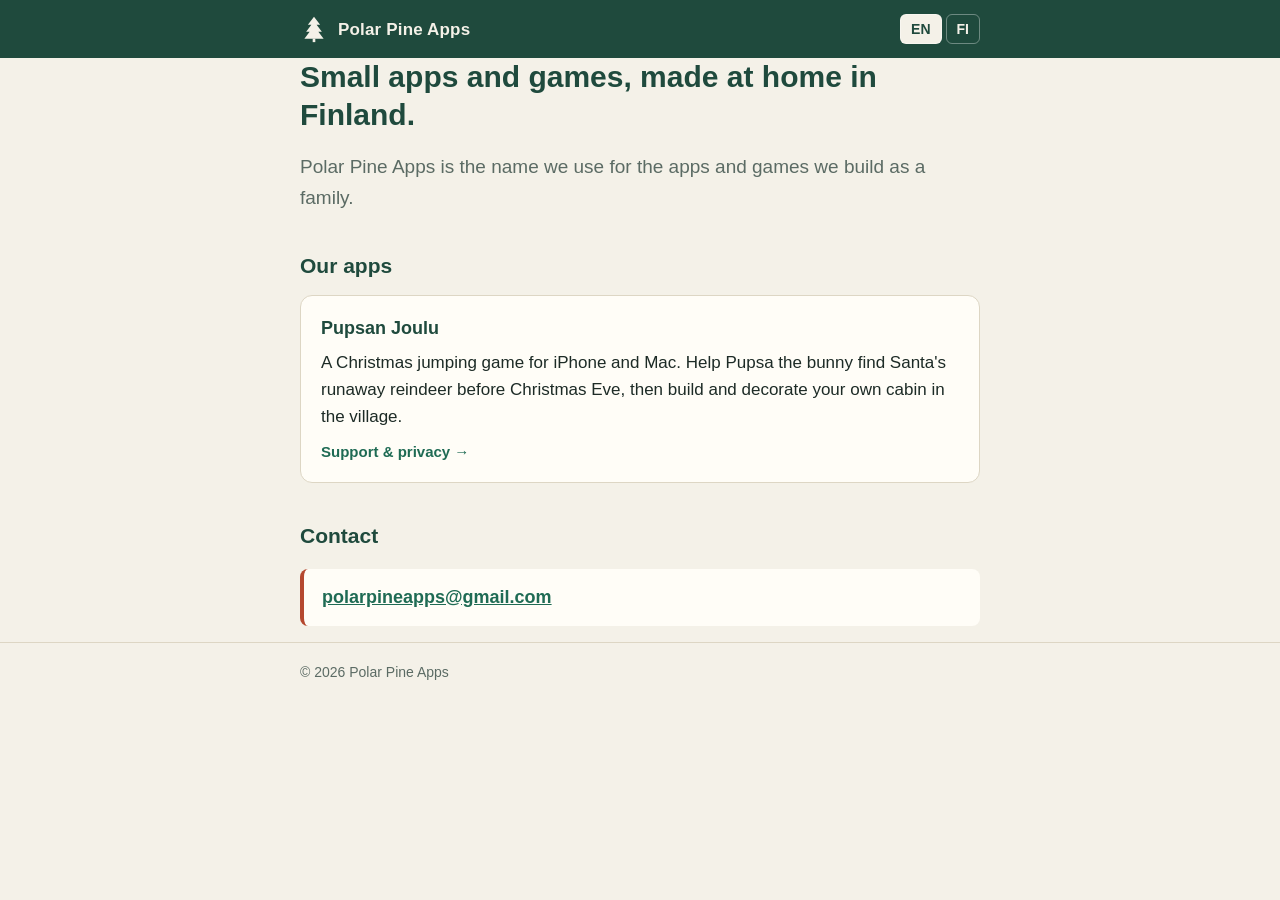
==== index.html @ 0e573069 "Add files via upload" ====
<!doctype html>
<html lang="en" data-lang="en">
<head>
<meta charset="utf-8">
<meta name="viewport" content="width=device-width, initial-scale=1">
<title>Polar Pine Apps</title>
<meta name="description" content="Small apps and games made at home in Finland.">
<link rel="stylesheet" href="style.css">
<script>
(function () {
  var d = document.documentElement;
  var p = new URLSearchParams(location.search).get('lang');
  var l = (p === 'fi' || p === 'en') ? p : ((navigator.language || '').toLowerCase().indexOf('fi') === 0 ? 'fi' : 'en');
  function set(v) { d.setAttribute('data-lang', v); d.lang = v; }
  set(l);
  document.addEventListener('click', function (e) {
    var b = e.target.closest('[data-set-lang]');
    if (b) { set(b.getAttribute('data-set-lang')); return; }
    var a = e.target.closest('a[data-keep-lang]');
    if (a) { e.preventDefault(); location.href = a.getAttribute('href') + '?lang=' + d.getAttribute('data-lang'); }
  });
})();
</script>
</head>
<body>
<header class="site">
  <div class="wrap bar">
    <a class="brand" href="./">
      <svg viewBox="0 0 32 32" aria-hidden="true"><path fill="currentColor" d="M16 2l7 9h-4l6 8h-4l6 8H5l6-8H7l6-8H9z"/><rect x="14.5" y="27" width="3" height="4" fill="currentColor"/></svg>
      Polar Pine Apps
    </a>
    <div class="langs"><button data-set-lang="en">EN</button><button data-set-lang="fi">FI</button></div>
  </div>
</header>

<main class="wrap">
  <h1 class="en">Small apps and games, made at home in Finland.</h1>
  <h1 class="fi">Pieniä sovelluksia ja pelejä, tehty kotona Suomessa.</h1>
  <p class="lead en">Polar Pine Apps is the name we use for the apps and games we build as a family.</p>
  <p class="lead fi">Polar Pine Apps on nimi, jolla julkaisemme perheenä tekemiämme sovelluksia ja pelejä.</p>

  <h2><span class="en">Our apps</span><span class="fi">Sovelluksemme</span></h2>
  <a class="card" href="pupsan-joulu/" data-keep-lang>
    <h3>Pupsan Joulu</h3>
    <p class="en">A Christmas jumping game for iPhone and Mac. Help Pupsa the bunny find Santa's runaway reindeer before Christmas Eve, then build and decorate your own cabin in the village.</p>
    <p class="fi">Joulun hyppelypeli iPhonelle ja Macille. Auta Pupsa-pupua löytämään joulupukin karanneet porot ennen jouluaattoa ja rakenna oma mökki joulukylään.</p>
    <div class="tags"><span class="en">Support &amp; privacy →</span><span class="fi">Tuki ja tietosuoja →</span></div>
  </a>

  <h2><span class="en">Contact</span><span class="fi">Yhteystiedot</span></h2>
  <div class="contact">
    <strong><a href="mailto:polarpineapps@gmail.com">polarpineapps@gmail.com</a></strong>
  </div>
</main>

<footer>
  <div class="wrap">
    <span>© 2026 Polar Pine Apps</span>
  </div>
</footer>
</body>
</html>
---- style.css ----
:root {
  --bg: #f4f1e8;
  --card: #fffdf7;
  --ink: #1d2b26;
  --muted: #5b6b64;
  --pine: #1f4a3d;
  --link: #1f6b54;
  --accent: #b5482f;
  --line: #ddd6c4;
  --header: #1f4a3d;
  --header-ink: #f4f1e8;
}
@media (prefers-color-scheme: dark) {
  :root {
    --bg: #121a17;
    --card: #1a2420;
    --ink: #e8ece8;
    --muted: #a3b2ab;
    --pine: #8fc7b0;
    --link: #8fc7b0;
    --accent: #e58b72;
    --line: #2c3a34;
    --header: #16302a;
    --header-ink: #e8ece8;
  }
}

* { box-sizing: border-box; }
html[data-lang="fi"] .en { display: none; }
html:not([data-lang="fi"]) .fi { display: none; }

body {
  margin: 0;
  background: var(--bg);
  color: var(--ink);
  font: 17px/1.6 -apple-system, BlinkMacSystemFont, "Segoe UI", Roboto, Helvetica, Arial, sans-serif;
}
a { color: var(--link); }
.wrap { max-width: 720px; margin: 0 auto; padding: 0 20px; }

header.site { background: var(--header); color: var(--header-ink); }
header.site .bar { display: flex; align-items: center; justify-content: space-between; gap: 12px; padding-top: 14px; padding-bottom: 14px; }
.brand { display: flex; align-items: center; gap: 10px; color: inherit; text-decoration: none; font-weight: 700; letter-spacing: .01em; }
.brand svg { width: 28px; height: 28px; flex: none; }
.langs { display: flex; gap: 4px; }
.langs button {
  font: inherit; font-size: 14px; font-weight: 600;
  background: transparent; color: var(--header-ink);
  border: 1px solid rgba(255,255,255,.35); border-radius: 6px;
  padding: 3px 10px; cursor: pointer;
}
html[data-lang="fi"] .langs [data-set-lang="fi"],
html:not([data-lang="fi"]) .langs [data-set-lang="en"] { background: var(--header-ink); color: var(--header); }

main { padding-top: 32px; padding-bottom: 48px; }
h1 { font-size: 30px; line-height: 1.25; margin: 0 0 12px; color: var(--pine); }
h2 { font-size: 21px; margin: 36px 0 10px; color: var(--pine); }
h3 { font-size: 18px; margin: 22px 0 6px; }
.lead { font-size: 19px; color: var(--muted); }
.meta { color: var(--muted); font-size: 15px; }

.card {
  display: block; background: var(--card); border: 1px solid var(--line);
  border-radius: 12px; padding: 18px 20px; margin: 12px 0;
  color: inherit; text-decoration: none;
}
a.card:hover { border-color: var(--pine); }
.card h3 { margin-top: 0; color: var(--pine); }
.card p { margin: 6px 0 0; }
.tags { margin-top: 10px; font-size: 15px; color: var(--link); font-weight: 600; }

.contact { background: var(--card); border-left: 4px solid var(--accent); border-radius: 8px; padding: 14px 18px; margin: 16px 0; }
.contact strong { font-size: 18px; }

ul { padding-left: 22px; }
li { margin: 4px 0; }

footer { border-top: 1px solid var(--line); color: var(--muted); font-size: 14px; padding: 18px 0 32px; }
footer .wrap { display: flex; flex-wrap: wrap; gap: 6px 18px; }

@media (max-width: 480px) {
  h1 { font-size: 25px; }
  body { font-size: 16px; }
}
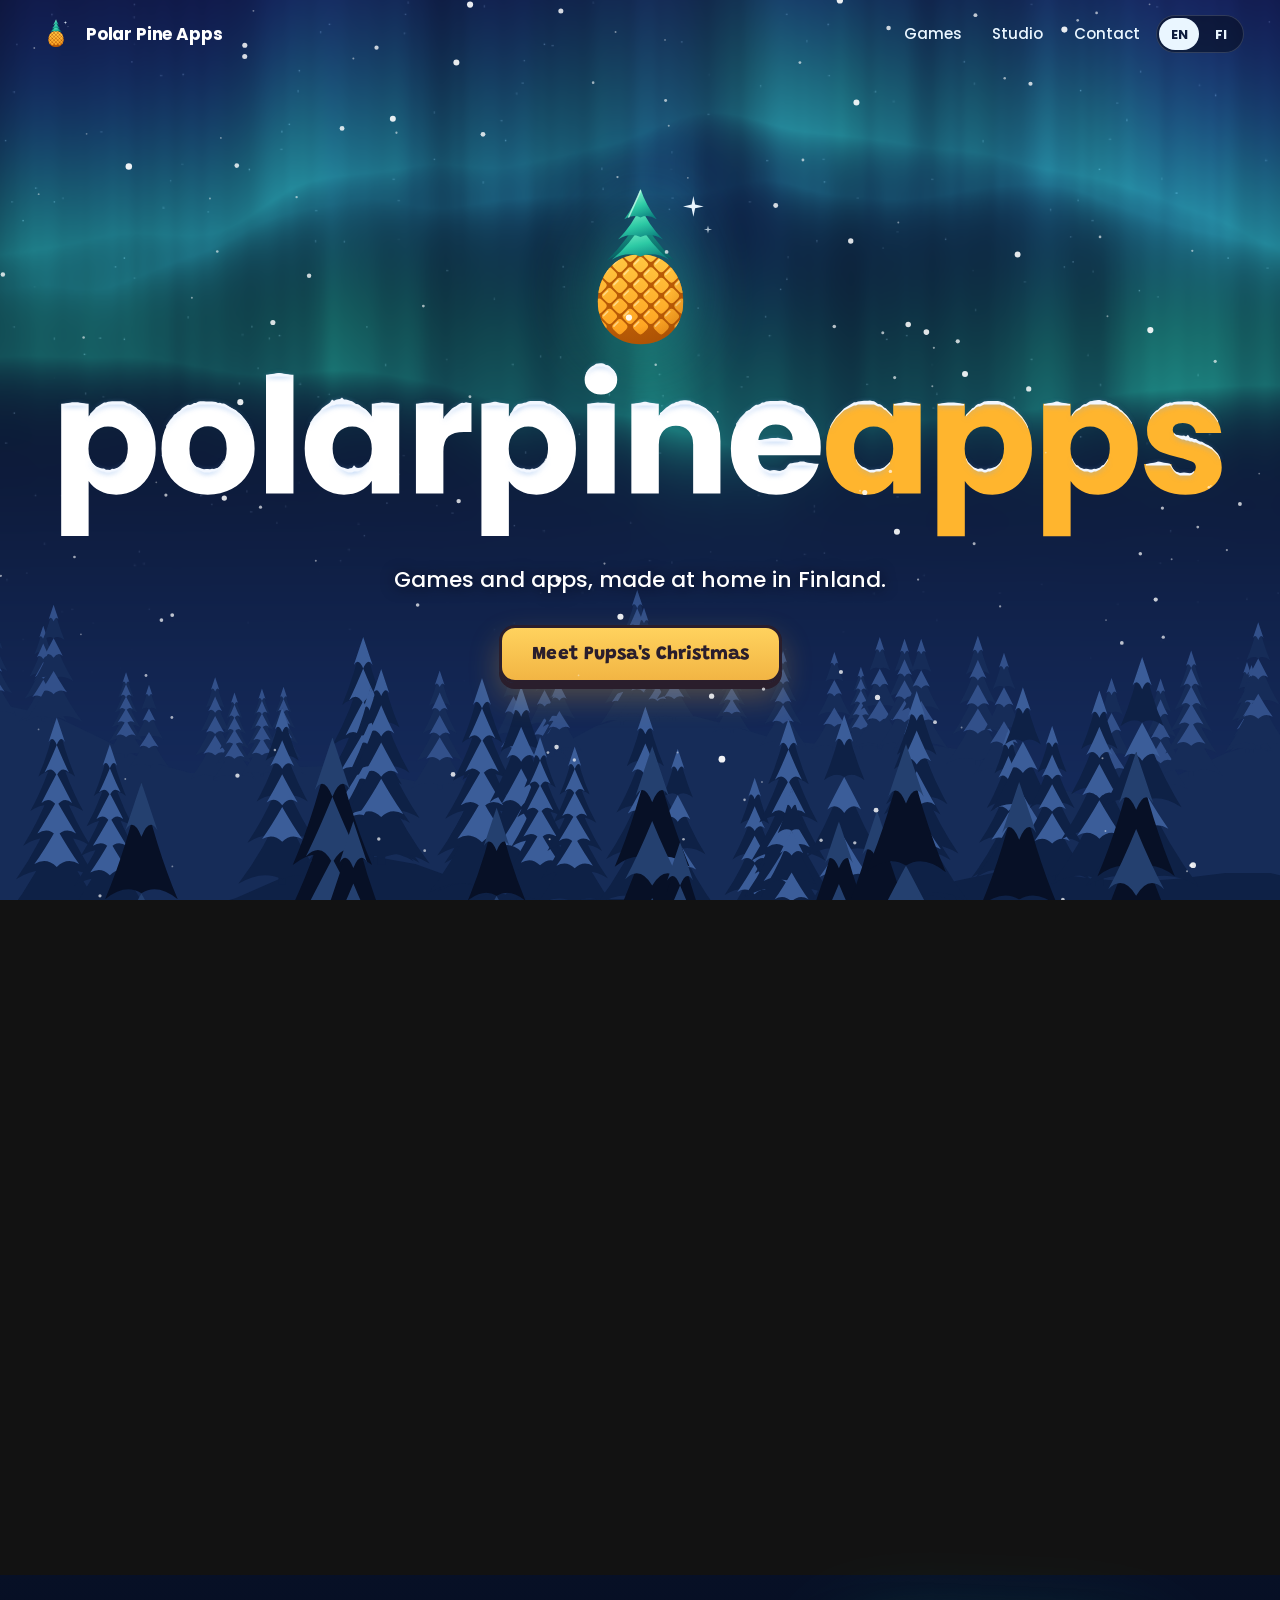
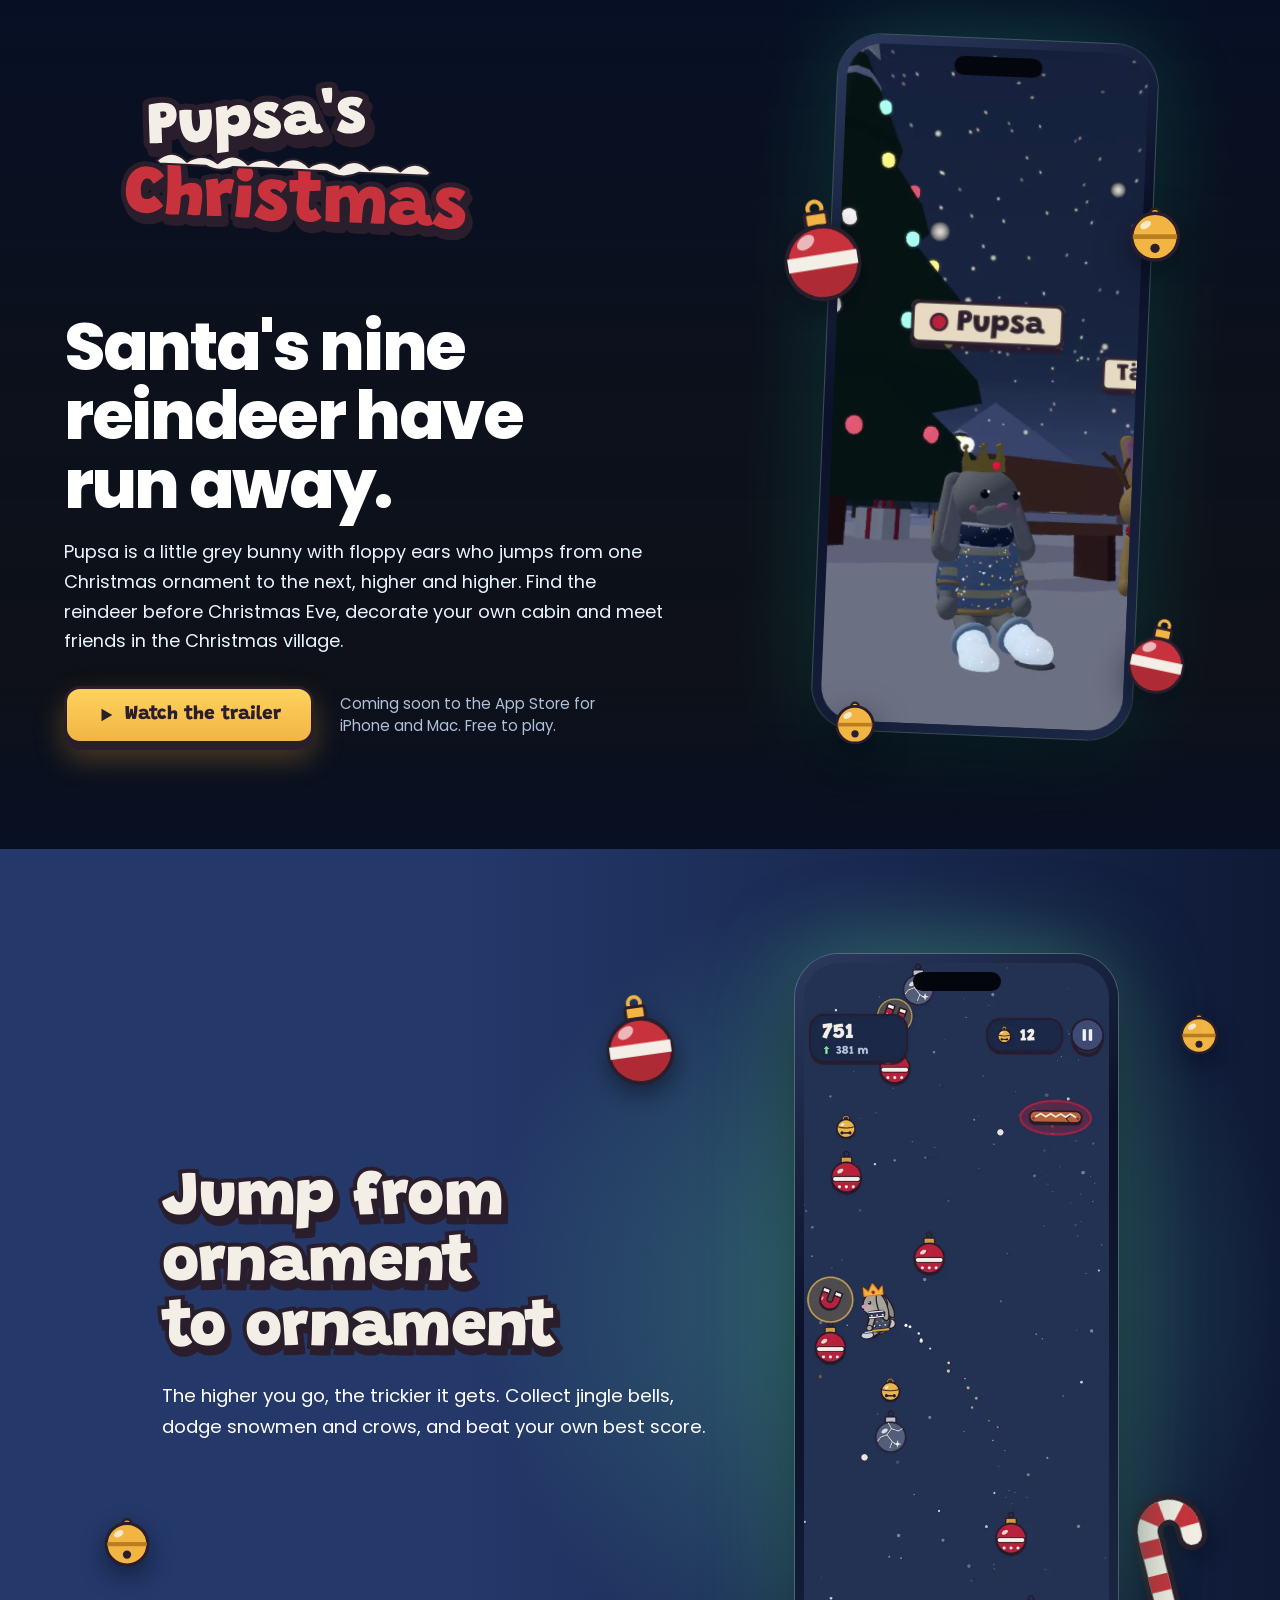
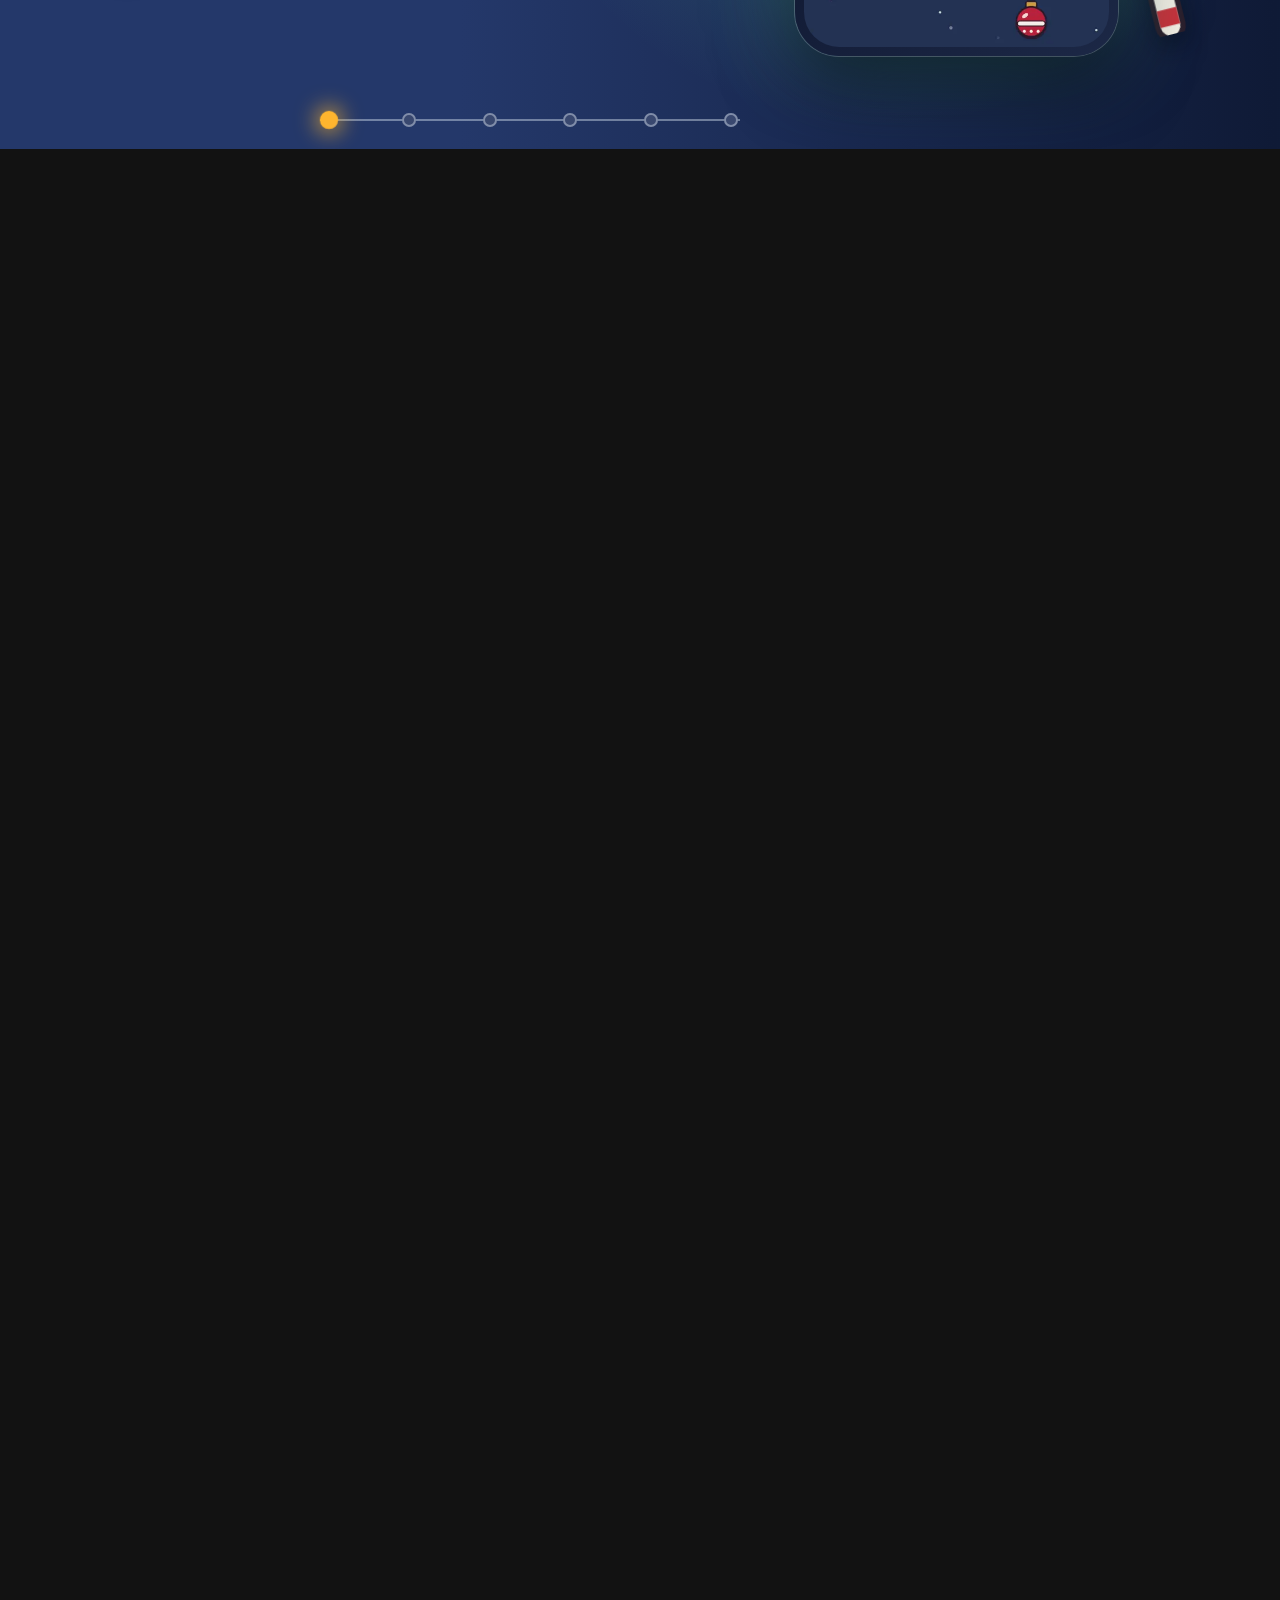
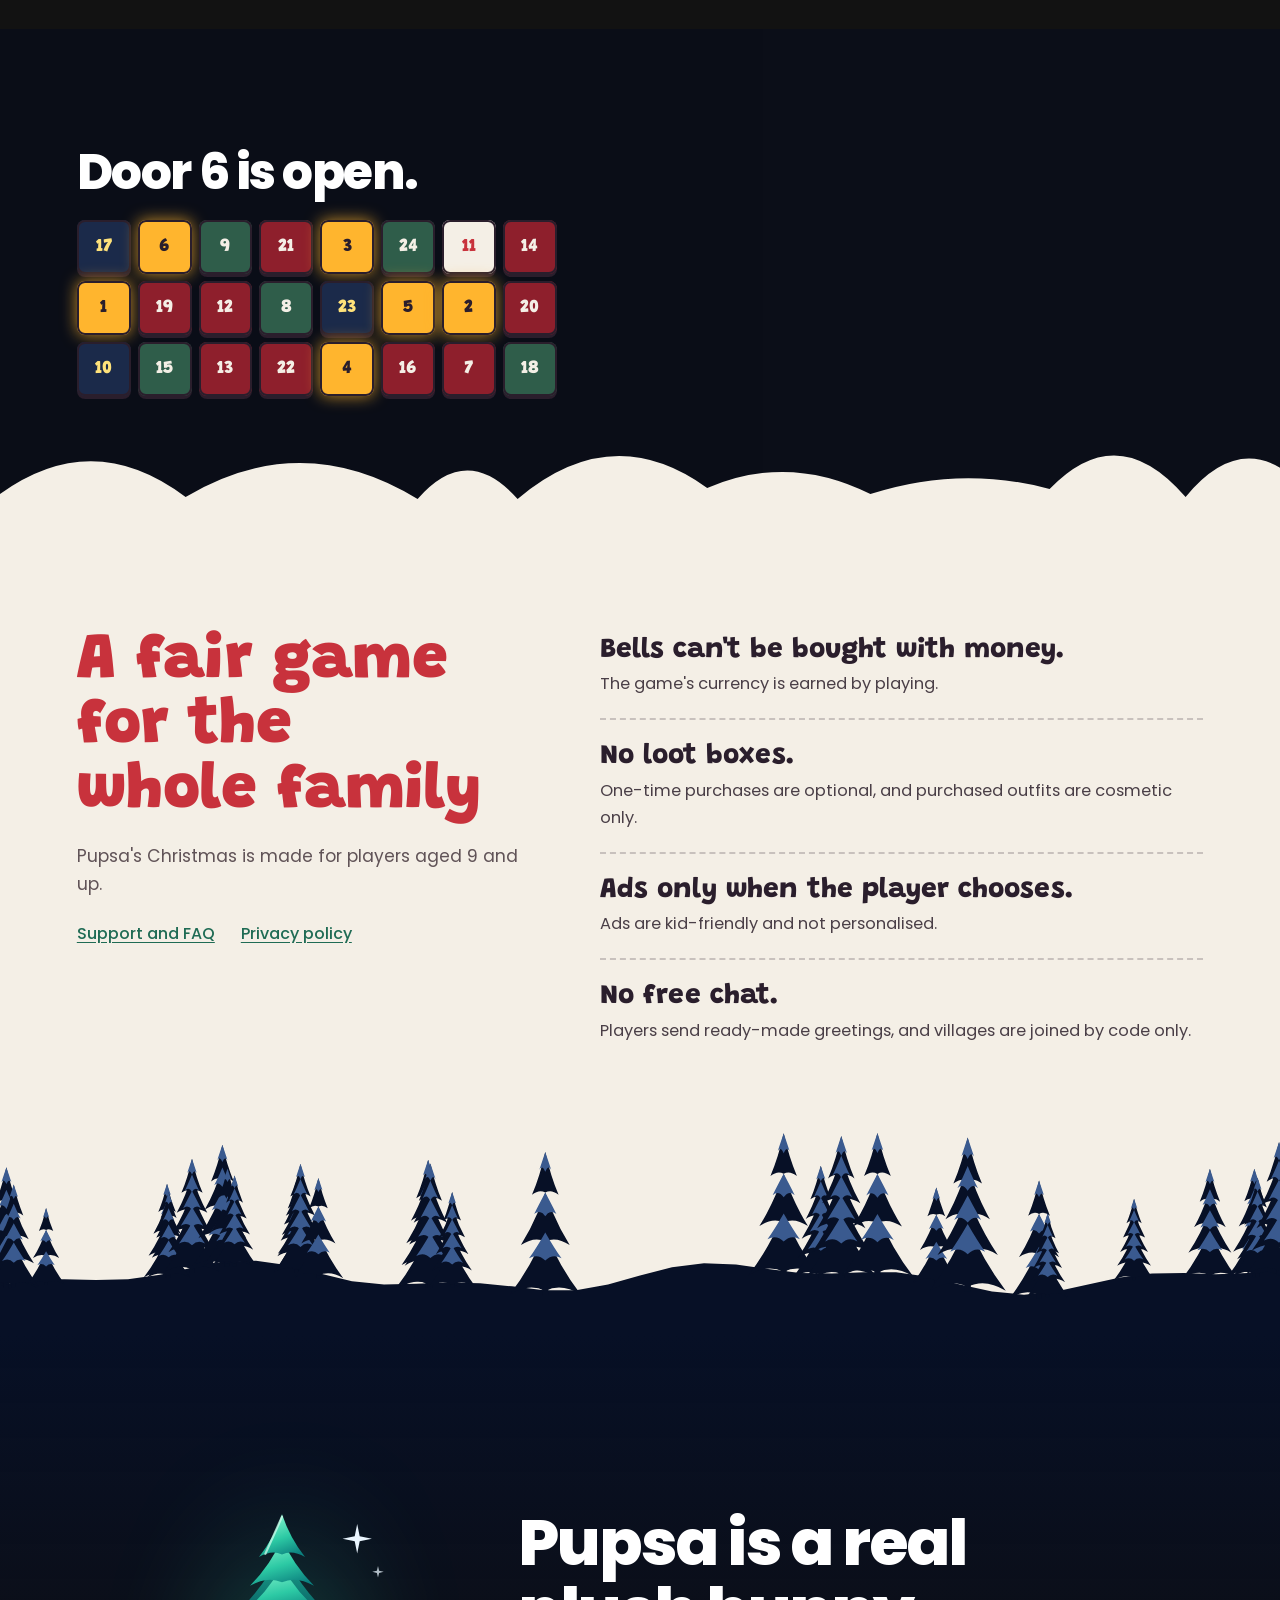
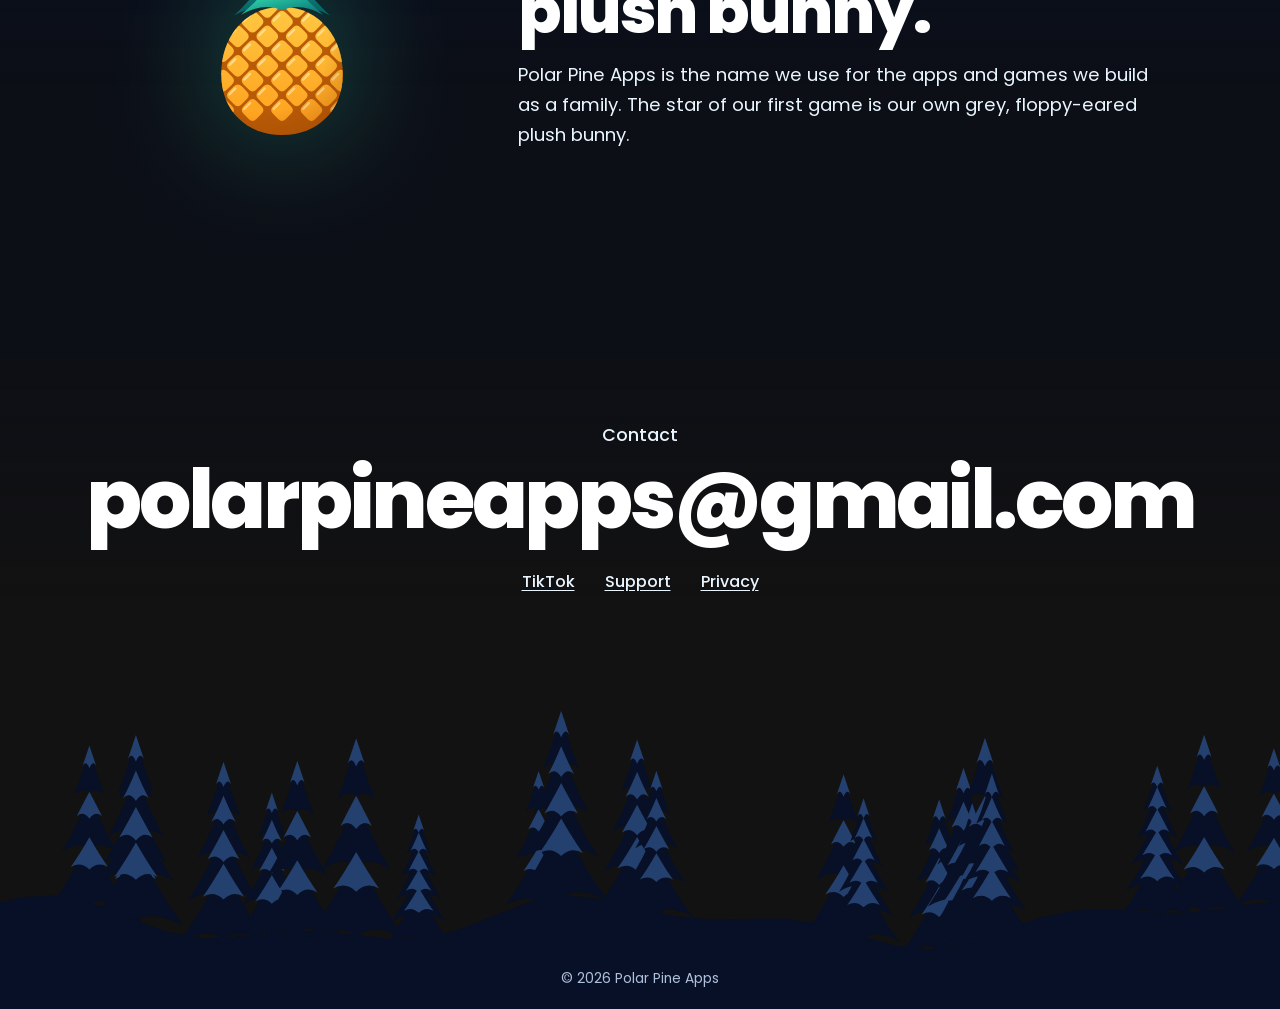
==== commit eb8f5b5d: "Add files via upload" ====
--- a/index.html
+++ b/index.html
@@ -2,16 +2,30 @@
 <html lang="en" data-lang="en">
 <head>
 <meta charset="utf-8">
-<meta name="viewport" content="width=device-width, initial-scale=1">
+<meta name="viewport" content="width=device-width, initial-scale=1, viewport-fit=cover">
 <title>Polar Pine Apps</title>
-<meta name="description" content="Small apps and games made at home in Finland.">
+<meta name="description" content="Polar Pine Apps makes games and apps at home in Finland. Our first game is Pupsa's Christmas for iPhone and Mac.">
+<meta name="theme-color" content="#0D1B3D">
+<meta property="og:type" content="website">
+<meta property="og:title" content="Polar Pine Apps">
+<meta property="og:description" content="Games and apps, made at home in Finland.">
+<meta property="og:url" content="https://polarpineapps-oss.github.io/">
+<meta property="og:image" content="https://polarpineapps-oss.github.io/assets/jako.jpg">
+<meta name="twitter:card" content="summary_large_image">
+<link rel="icon" href="assets/polarpineapps-merkki.svg" type="image/svg+xml">
+<link rel="icon" href="assets/favicon-64.png" sizes="64x64" type="image/png">
+<link rel="apple-touch-icon" href="assets/apple-touch-icon.png">
+<link rel="preload" href="assets/fonts/poppins-latin-400-normal.woff2" as="font" type="font/woff2" crossorigin>
+<link rel="preload" href="assets/fonts/grandstander-latin-900-normal.woff2" as="font" type="font/woff2" crossorigin>
 <link rel="stylesheet" href="style.css">
+<link rel="stylesheet" href="assets/etusivu.css">
 <script>
 (function () {
   var d = document.documentElement;
+  d.classList.add('js');
   var p = new URLSearchParams(location.search).get('lang');
   var l = (p === 'fi' || p === 'en') ? p : ((navigator.language || '').toLowerCase().indexOf('fi') === 0 ? 'fi' : 'en');
-  function set(v) { d.setAttribute('data-lang', v); d.lang = v; }
+  function set(v) { d.setAttribute('data-lang', v); d.lang = v; document.dispatchEvent(new CustomEvent('kieli')); }
   set(l);
   document.addEventListener('click', function (e) {
     var b = e.target.closest('[data-set-lang]');
@@ -22,41 +36,206 @@
 })();
 </script>
 </head>
-<body>
-<header class="site">
-  <div class="wrap bar">
-    <a class="brand" href="./">
-      <svg viewBox="0 0 32 32" aria-hidden="true"><path fill="currentColor" d="M16 2l7 9h-4l6 8h-4l6 8H5l6-8H7l6-8H9z"/><rect x="14.5" y="27" width="3" height="4" fill="currentColor"/></svg>
-      Polar Pine Apps
-    </a>
-    <div class="langs"><button data-set-lang="en">EN</button><button data-set-lang="fi">FI</button></div>
-  </div>
+<body class="etusivu">
+<svg width="0" height="0" style="position:absolute" aria-hidden="true" focusable="false"><defs><symbol id="kuusi0" viewBox="0 0 100 200"><path d="M46 170h8v30h-8z" fill="currentColor"/><path d="M50 6Q57 38 68 64Q58 56 50 61Q42 56 32 64Q43 38 50 6ZM50 61Q63 100 83 132Q65 120 50 127Q35 120 17 132Q37 100 50 61ZM50 115Q69 161 98 199Q72 183 50 194Q28 183 2 199Q31 161 50 115Z" fill="currentColor"/><path style="fill:var(--lumi-vari)" d="M50 6Q55 21 58 30Q54 23 50 33Q46 23 42 30Q45 21 50 6ZM50 61Q59 78 65 90Q57 83 50 93Q43 83 35 90Q41 78 50 61ZM50 115Q62 136 72 150Q60 143 50 153Q40 143 28 150Q38 136 50 115Z"/></symbol><symbol id="kuusi1" viewBox="0 0 100 200"><path d="M46 170h8v30h-8z" fill="currentColor"/><path d="M50 6Q57 38 68 64Q58 56 50 61Q42 56 32 64Q43 38 50 6ZM50 42Q61 79 78 109Q63 98 50 105Q37 98 22 109Q39 79 50 42ZM50 79Q65 120 88 154Q67 141 50 149Q33 141 12 154Q35 120 50 79ZM50 115Q69 161 98 199Q72 183 50 194Q28 183 2 199Q31 161 50 115Z" fill="currentColor"/><path style="fill:var(--lumi-vari)" d="M50 6Q55 21 58 30Q54 23 50 33Q46 23 42 30Q45 21 50 6ZM50 42Q57 59 63 70Q56 63 50 73Q44 63 37 70Q43 59 50 42ZM50 79Q60 98 67 110Q58 103 50 113Q42 103 33 110Q40 98 50 79ZM50 115Q62 136 72 150Q60 143 50 153Q40 143 28 150Q38 136 50 115Z"/></symbol><symbol id="kuusi2" viewBox="0 0 100 200"><path d="M46 170h8v30h-8z" fill="currentColor"/><path d="M50 6Q57 38 68 64Q58 56 50 61Q42 56 32 64Q43 38 50 6ZM50 33Q60 69 76 98Q61 88 50 94Q39 88 24 98Q40 69 50 33ZM50 61Q63 100 83 132Q65 120 50 127Q35 120 17 132Q37 100 50 61ZM50 88Q66 131 90 165Q68 151 50 160Q32 151 10 165Q34 131 50 88ZM50 115Q69 161 98 199Q72 183 50 194Q28 183 2 199Q31 161 50 115Z" fill="currentColor"/><path style="fill:var(--lumi-vari)" d="M50 6Q55 21 58 30Q54 23 50 33Q46 23 42 30Q45 21 50 6ZM50 33Q57 50 62 60Q55 53 50 63Q45 53 38 60Q43 50 50 33ZM50 61Q59 78 65 90Q57 83 50 93Q43 83 35 90Q41 78 50 61ZM50 88Q61 107 69 120Q58 113 50 123Q42 113 31 120Q39 107 50 88ZM50 115Q62 136 72 150Q60 143 50 153Q40 143 28 150Q38 136 50 115Z"/></symbol></defs></svg>
+<canvas id="taivas" aria-hidden="true"></canvas>
+<canvas id="lumi" aria-hidden="true"></canvas>
+
+<header class="yla">
+  <a class="brand" href="./" aria-label="Polar Pine Apps">
+    <img src="assets/polarpineapps-merkki.svg" alt="" width="40" height="40">
+    <span>Polar Pine Apps</span>
+  </a>
+  <nav aria-label="Main">
+    <a href="#pupsan-joulu"><span class="fi">Pelit</span><span class="en">Games</span></a>
+    <a href="#studio">Studio</a>
+    <a href="#yhteys"><span class="fi">Yhteystiedot</span><span class="en">Contact</span></a>
+  </nav>
+  <div class="langs" role="group" aria-label="Language / Kieli"><button data-set-lang="en">EN</button><button data-set-lang="fi">FI</button></div>
 </header>
 
-<main class="wrap">
-  <h1 class="en">Small apps and games, made at home in Finland.</h1>
-  <h1 class="fi">Pieniä sovelluksia ja pelejä, tehty kotona Suomessa.</h1>
-  <p class="lead en">Polar Pine Apps is the name we use for the apps and games we build as a family.</p>
-  <p class="lead fi">Polar Pine Apps on nimi, jolla julkaisemme perheenä tekemiämme sovelluksia ja pelejä.</p>
-
-  <h2><span class="en">Our apps</span><span class="fi">Sovelluksemme</span></h2>
-  <a class="card" href="pupsan-joulu/" data-keep-lang>
-    <h3>Pupsan Joulu</h3>
-    <p class="en">A Christmas jumping game for iPhone and Mac. Help Pupsa the bunny find Santa's runaway reindeer before Christmas Eve, then build and decorate your own cabin in the village.</p>
-    <p class="fi">Joulun hyppelypeli iPhonelle ja Macille. Auta Pupsa-pupua löytämään joulupukin karanneet porot ennen jouluaattoa ja rakenna oma mökki joulukylään.</p>
-    <div class="tags"><span class="en">Support &amp; privacy →</span><span class="fi">Tuki ja tietosuoja →</span></div>
-  </a>
-
-  <h2><span class="en">Contact</span><span class="fi">Yhteystiedot</span></h2>
-  <div class="contact">
-    <strong><a href="mailto:polarpineapps@gmail.com">polarpineapps@gmail.com</a></strong>
-  </div>
+<main>
+<section class="sankari" aria-labelledby="otsikko">
+  <div class="sankari-kiinni">
+    <svg class="harjanne kauko" viewBox="0 0 2000 520" preserveAspectRatio="xMidYMax slice" aria-hidden="true" focusable="false"><path d="M0 520L0 356L0 356L50 358L100 358L150 349L200 331L250 312L300 305L350 316L400 340L450 365L500 379L550 379L600 373L650 371L700 378L750 388L800 390L850 379L900 354L950 327L1000 312L1050 313L1100 326L1150 341L1200 347L1250 345L1300 344L1350 352L1400 371L1450 393L1500 405L1550 400L1600 380L1650 357L1700 341L1750 338L1800 341L1850 342L1900 334L1950 321L2000 313L2000 520Z" fill="currentColor"/><use href="#kuusi0" x="-38" y="251" width="57" height="113"/><use href="#kuusi0" x="-14" y="224" width="70" height="141"/><use href="#kuusi0" x="20" y="263" width="51" height="103"/><use href="#kuusi2" x="52" y="248" width="59" height="118"/><use href="#kuusi0" x="75" y="251" width="57" height="114"/><use href="#kuusi0" x="114" y="234" width="62" height="124"/><use href="#kuusi1" x="118" y="220" width="68" height="137"/><use href="#kuusi1" x="254" y="206" width="55" height="110"/><use href="#kuusi1" x="309" y="212" width="55" height="110"/><use href="#kuusi0" x="314" y="188" width="68" height="135"/><use href="#kuusi2" x="404" y="264" width="49" height="98"/><use href="#kuusi0" x="430" y="278" width="48" height="96"/><use href="#kuusi1" x="498" y="269" width="59" height="118"/><use href="#kuusi2" x="524" y="286" width="50" height="101"/><use href="#kuusi2" x="554" y="282" width="51" height="101"/><use href="#kuusi2" x="578" y="280" width="51" height="101"/><use href="#kuusi1" x="743" y="261" width="68" height="136"/><use href="#kuusi0" x="827" y="254" width="64" height="129"/><use href="#kuusi0" x="865" y="252" width="57" height="114"/><use href="#kuusi2" x="884" y="268" width="45" height="90"/><use href="#kuusi0" x="883" y="248" width="54" height="108"/><use href="#kuusi1" x="954" y="223" width="51" height="103"/><use href="#kuusi2" x="959" y="171" width="75" height="150"/><use href="#kuusi0" x="972" y="191" width="64" height="129"/><use href="#kuusi0" x="996" y="228" width="46" height="93"/><use href="#kuusi1" x="1012" y="218" width="51" height="103"/><use href="#kuusi2" x="1079" y="244" width="45" height="91"/><use href="#kuusi1" x="1131" y="240" width="55" height="110"/><use href="#kuusi0" x="1187" y="241" width="57" height="113"/><use href="#kuusi2" x="1221" y="258" width="48" height="95"/><use href="#kuusi0" x="1234" y="224" width="64" height="128"/><use href="#kuusi1" x="1262" y="226" width="63" height="126"/><use href="#kuusi0" x="1280" y="226" width="64" height="127"/><use href="#kuusi1" x="1338" y="222" width="74" height="148"/><use href="#kuusi0" x="1369" y="241" width="70" height="140"/><use href="#kuusi0" x="1488" y="269" width="71" height="142"/><use href="#kuusi1" x="1546" y="270" width="64" height="128"/><use href="#kuusi2" x="1576" y="238" width="72" height="145"/><use href="#kuusi0" x="1648" y="252" width="52" height="105"/><use href="#kuusi2" x="1654" y="256" width="50" height="100"/><use href="#kuusi0" x="1650" y="207" width="73" height="146"/><use href="#kuusi1" x="1813" y="219" width="66" height="131"/><use href="#kuusi2" x="1892" y="192" width="71" height="143"/><use href="#kuusi0" x="1940" y="232" width="47" height="95"/><use href="#kuusi0" x="1967" y="227" width="48" height="96"/><use href="#kuusi1" x="1965" y="201" width="60" height="121"/></svg>
+    <div class="sankari-sisus">
+      <img class="sankari-merkki" src="assets/polarpineapps-merkki.svg" alt="" width="220" height="220">
+      <h1 id="otsikko" aria-label="Polar Pine Apps"><span class="sanamerkki"><svg class="sm sm-a" style="--o:68.537%" viewBox="-4 -160 1011 224" aria-hidden="true" focusable="false"><path class="kirjain" style="--i:0" d="M81 -113.2Q94.8 -113.2 106 -106.2Q117.2 -99.2 123.7 -86.2Q130.2 -73.2 130.2 -56Q130.2 -38.8 123.7 -25.7Q117.2 -12.6 106 -5.5Q94.8 1.6 81 1.6Q69.4 1.6 60.5 -3.2Q51.6 -8 46.6 -15.6V53.2H12.4V-111.6H46.6V-95.8Q51.6 -103.6 60.4 -108.4Q69.2 -113.2 81 -113.2ZM70.8 -83.4Q60.6 -83.4 53.5 -76Q46.4 -68.6 46.4 -55.8Q46.4 -43 53.5 -35.6Q60.6 -28.2 70.8 -28.2Q81 -28.2 88.2 -35.7Q95.4 -43.2 95.4 -56Q95.4 -68.8 88.3 -76.1Q81.2 -83.4 70.8 -83.4Z"/><path class="kirjain" style="--i:1" d="M137.4 -55.8Q137.4 -73 145 -86.1Q152.6 -99.2 165.8 -106.2Q179 -113.2 195.4 -113.2Q211.8 -113.2 225 -106.2Q238.2 -99.2 245.8 -86.1Q253.4 -73 253.4 -55.8Q253.4 -38.6 245.7 -25.5Q238 -12.4 224.7 -5.4Q211.4 1.6 195 1.6Q178.6 1.6 165.5 -5.4Q152.4 -12.4 144.9 -25.4Q137.4 -38.4 137.4 -55.8ZM218.6 -55.8Q218.6 -69.2 211.9 -76.4Q205.2 -83.6 195.4 -83.6Q185.4 -83.6 178.8 -76.5Q172.2 -69.4 172.2 -55.8Q172.2 -42.4 178.7 -35.2Q185.2 -28 195 -28Q204.8 -28 211.7 -35.2Q218.6 -42.4 218.6 -55.8Z"/><path class="kirjain" style="--i:2" d="M301.8 -148V0H267.6V-148Z"/><path class="kirjain" style="--i:3" d="M365 -113.2Q376.8 -113.2 385.7 -108.4Q394.6 -103.6 399.4 -95.8V-111.6H433.6V0H399.4V-15.8Q394.4 -8 385.5 -3.2Q376.6 1.6 364.8 1.6Q351.2 1.6 340 -5.5Q328.8 -12.6 322.3 -25.7Q315.8 -38.8 315.8 -56Q315.8 -73.2 322.3 -86.2Q328.8 -99.2 340 -106.2Q351.2 -113.2 365 -113.2ZM375 -83.4Q364.8 -83.4 357.7 -76.1Q350.6 -68.8 350.6 -56Q350.6 -43.2 357.7 -35.7Q364.8 -28.2 375 -28.2Q385.2 -28.2 392.3 -35.6Q399.4 -43 399.4 -55.8Q399.4 -68.6 392.3 -76Q385.2 -83.4 375 -83.4Z"/><path class="kirjain" style="--i:4" d="M523.6 -112.8V-76.6H514.2Q501.4 -76.6 495 -71.1Q488.6 -65.6 488.6 -51.8V0H454.4V-111.6H488.6V-93Q494.6 -102.2 503.6 -107.5Q512.6 -112.8 523.6 -112.8Z"/><path class="kirjain" style="--i:5" d="M604.6 -113.2Q618.4 -113.2 629.6 -106.2Q640.8 -99.2 647.3 -86.2Q653.8 -73.2 653.8 -56Q653.8 -38.8 647.3 -25.7Q640.8 -12.6 629.6 -5.5Q618.4 1.6 604.6 1.6Q593 1.6 584.1 -3.2Q575.2 -8 570.2 -15.6V53.2H536V-111.6H570.2V-95.8Q575.2 -103.6 584 -108.4Q592.8 -113.2 604.6 -113.2ZM594.4 -83.4Q584.2 -83.4 577.1 -76Q570 -68.6 570 -55.8Q570 -43 577.1 -35.6Q584.2 -28.2 594.4 -28.2Q604.6 -28.2 611.8 -35.7Q619 -43.2 619 -56Q619 -68.8 611.9 -76.1Q604.8 -83.4 594.4 -83.4Z"/><path class="kirjain" style="--i:6" d="M664.6 -141.6Q664.6 -149.6 670.3 -154.9Q676 -160.2 685 -160.2Q693.8 -160.2 699.5 -154.9Q705.2 -149.6 705.2 -141.6Q705.2 -133.8 699.5 -128.5Q693.8 -123.2 685 -123.2Q676 -123.2 670.3 -128.5Q664.6 -133.8 664.6 -141.6ZM702 -111.6V0H667.8V-111.6Z"/><path class="kirjain" style="--i:7" d="M833.8 -65.2V0H799.8V-60.6Q799.8 -71.8 794 -78Q788.2 -84.2 778.4 -84.2Q768.6 -84.2 762.8 -78Q757 -71.8 757 -60.6V0H722.8V-111.6H757V-96.8Q762.2 -104.2 771 -108.5Q779.8 -112.8 790.8 -112.8Q810.4 -112.8 822.1 -100.1Q833.8 -87.4 833.8 -65.2Z"/><path class="kirjain" style="--i:8" d="M958.2 -47.6H880.8Q881.6 -37.2 887.5 -31.7Q893.4 -26.2 902 -26.2Q914.8 -26.2 919.8 -37H956.2Q953.4 -26 946.1 -17.2Q938.8 -8.4 927.8 -3.4Q916.8 1.6 903.2 1.6Q886.8 1.6 874 -5.4Q861.2 -12.4 854 -25.4Q846.8 -38.4 846.8 -55.8Q846.8 -73.2 853.9 -86.2Q861 -99.2 873.8 -106.2Q886.6 -113.2 903.2 -113.2Q919.4 -113.2 932 -106.4Q944.6 -99.6 951.7 -87Q958.8 -74.4 958.8 -57.6Q958.8 -52.8 958.2 -47.6ZM923.8 -66.6Q923.8 -75.4 917.8 -80.6Q911.8 -85.8 902.8 -85.8Q894.2 -85.8 888.3 -80.8Q882.4 -75.8 881 -66.6Z"/></svg><svg class="sm sm-b" style="--o:31.463%" viewBox="1007 -160 464 224" aria-hidden="true" focusable="false"><path class="kirjain" style="--i:9" d="M1015.2 -113.2Q1027 -113.2 1035.9 -108.4Q1044.8 -103.6 1049.6 -95.8V-111.6H1083.8V0H1049.6V-15.8Q1044.6 -8 1035.7 -3.2Q1026.8 1.6 1015 1.6Q1001.4 1.6 990.2 -5.5Q979 -12.6 972.5 -25.7Q966 -38.8 966 -56Q966 -73.2 972.5 -86.2Q979 -99.2 990.2 -106.2Q1001.4 -113.2 1015.2 -113.2ZM1025.2 -83.4Q1015 -83.4 1007.9 -76.1Q1000.8 -68.8 1000.8 -56Q1000.8 -43.2 1007.9 -35.7Q1015 -28.2 1025.2 -28.2Q1035.4 -28.2 1042.5 -35.6Q1049.6 -43 1049.6 -55.8Q1049.6 -68.6 1042.5 -76Q1035.4 -83.4 1025.2 -83.4Z"/><path class="kirjain" style="--i:10" d="M1173.2 -113.2Q1187 -113.2 1198.2 -106.2Q1209.4 -99.2 1215.9 -86.2Q1222.4 -73.2 1222.4 -56Q1222.4 -38.8 1215.9 -25.7Q1209.4 -12.6 1198.2 -5.5Q1187 1.6 1173.2 1.6Q1161.6 1.6 1152.7 -3.2Q1143.8 -8 1138.8 -15.6V53.2H1104.6V-111.6H1138.8V-95.8Q1143.8 -103.6 1152.6 -108.4Q1161.4 -113.2 1173.2 -113.2ZM1163 -83.4Q1152.8 -83.4 1145.7 -76Q1138.6 -68.6 1138.6 -55.8Q1138.6 -43 1145.7 -35.6Q1152.8 -28.2 1163 -28.2Q1173.2 -28.2 1180.4 -35.7Q1187.6 -43.2 1187.6 -56Q1187.6 -68.8 1180.5 -76.1Q1173.4 -83.4 1163 -83.4Z"/><path class="kirjain" style="--i:11" d="M1305 -113.2Q1318.8 -113.2 1330 -106.2Q1341.2 -99.2 1347.7 -86.2Q1354.2 -73.2 1354.2 -56Q1354.2 -38.8 1347.7 -25.7Q1341.2 -12.6 1330 -5.5Q1318.8 1.6 1305 1.6Q1293.4 1.6 1284.5 -3.2Q1275.6 -8 1270.6 -15.6V53.2H1236.4V-111.6H1270.6V-95.8Q1275.6 -103.6 1284.4 -108.4Q1293.2 -113.2 1305 -113.2ZM1294.8 -83.4Q1284.6 -83.4 1277.5 -76Q1270.4 -68.6 1270.4 -55.8Q1270.4 -43 1277.5 -35.6Q1284.6 -28.2 1294.8 -28.2Q1305 -28.2 1312.2 -35.7Q1319.4 -43.2 1319.4 -56Q1319.4 -68.8 1312.3 -76.1Q1305.2 -83.4 1294.8 -83.4Z"/><path class="kirjain" style="--i:12" d="M1362.2 -36.6H1396Q1396.6 -30.8 1401.4 -27.2Q1406.2 -23.6 1413.2 -23.6Q1419.6 -23.6 1423.1 -26.1Q1426.6 -28.6 1426.6 -32.6Q1426.6 -37.4 1421.6 -39.7Q1416.6 -42 1405.4 -44.8Q1393.4 -47.6 1385.4 -50.7Q1377.4 -53.8 1371.6 -60.5Q1365.8 -67.2 1365.8 -78.6Q1365.8 -88.2 1371.1 -96.1Q1376.4 -104 1386.7 -108.6Q1397 -113.2 1411.2 -113.2Q1432.2 -113.2 1444.3 -102.8Q1456.4 -92.4 1458.2 -75.2H1426.6Q1425.8 -81 1421.5 -84.4Q1417.2 -87.8 1410.2 -87.8Q1404.2 -87.8 1401 -85.5Q1397.8 -83.2 1397.8 -79.2Q1397.8 -74.4 1402.9 -72Q1408 -69.6 1418.8 -67.2Q1431.2 -64 1439 -60.9Q1446.8 -57.8 1452.7 -50.9Q1458.6 -44 1458.8 -32.4Q1458.8 -22.6 1453.3 -14.9Q1447.8 -7.2 1437.5 -2.8Q1427.2 1.6 1413.6 1.6Q1399 1.6 1387.6 -3.4Q1376.2 -8.4 1369.6 -17.1Q1363 -25.8 1362.2 -36.6Z"/></svg><canvas class="kinos" aria-hidden="true"></canvas></span></h1>
+      <p class="iskulause"><span class="fi">Pelejä ja sovelluksia, tehty kotona Suomessa.</span><span class="en">Games and apps, made at home in Finland.</span></p>
+      <a class="nappi kulta" href="#pupsan-joulu"><span class="fi">Tutustu Pupsan Jouluun</span><span class="en">Meet Pupsa's Christmas</span></a>
+    </div>
+    <svg class="harjanne keski" viewBox="0 0 2000 520" preserveAspectRatio="xMidYMax slice" aria-hidden="true" focusable="false"><path d="M0 520L0 360L0 360L50 377L100 401L150 421L200 429L250 423L300 414L350 408L400 410L450 415L500 412L550 398L600 376L650 357L700 351L750 360L800 378L850 394L900 400L950 399L1000 399L1050 406L1100 420L1150 433L1200 436L1250 423L1300 400L1350 379L1400 368L1450 369L1500 376L1550 380L1600 376L1650 370L1700 370L1750 382L1800 404L1850 426L1900 437L1950 433L2000 418L2000 520Z" fill="currentColor"/><use href="#kuusi2" x="-43" y="157" width="107" height="215"/><use href="#kuusi0" x="31" y="212" width="93" height="186"/><use href="#kuusi2" x="75" y="198" width="112" height="223"/><use href="#kuusi0" x="72" y="171" width="126" height="252"/><use href="#kuusi0" x="78" y="195" width="114" height="228"/><use href="#kuusi0" x="181" y="254" width="90" height="180"/><use href="#kuusi2" x="295" y="190" width="113" height="227"/><use href="#kuusi2" x="361" y="221" width="99" height="198"/><use href="#kuusi1" x="551" y="180" width="102" height="203"/><use href="#kuusi2" x="627" y="100" width="130" height="260"/><use href="#kuusi1" x="650" y="158" width="100" height="200"/><use href="#kuusi1" x="656" y="136" width="112" height="225"/><use href="#kuusi2" x="773" y="207" width="92" height="185"/><use href="#kuusi2" x="762" y="146" width="124" height="248"/><use href="#kuusi1" x="805" y="155" width="125" height="250"/><use href="#kuusi2" x="840" y="213" width="97" height="194"/><use href="#kuusi2" x="881" y="224" width="92" height="184"/><use href="#kuusi1" x="948" y="178" width="115" height="229"/><use href="#kuusi0" x="995" y="226" width="93" height="187"/><use href="#kuusi1" x="1083" y="259" width="88" height="176"/><use href="#kuusi0" x="1109" y="233" width="105" height="209"/><use href="#kuusi2" x="1102" y="191" width="125" height="251"/><use href="#kuusi0" x="1125" y="271" width="86" height="171"/><use href="#kuusi0" x="1164" y="187" width="125" height="250"/><use href="#kuusi1" x="1246" y="183" width="112" height="224"/><use href="#kuusi1" x="1246" y="160" width="122" height="245"/><use href="#kuusi1" x="1366" y="204" width="86" height="172"/><use href="#kuusi0" x="1370" y="157" width="110" height="219"/><use href="#kuusi1" x="1413" y="201" width="89" height="178"/><use href="#kuusi1" x="1454" y="160" width="112" height="225"/><use href="#kuusi0" x="1491" y="122" width="133" height="265"/><use href="#kuusi2" x="1736" y="224" width="90" height="179"/><use href="#kuusi0" x="1839" y="221" width="111" height="223"/><use href="#kuusi2" x="1881" y="202" width="120" height="239"/></svg>
+    <svg class="harjanne lahi" viewBox="0 0 2000 520" preserveAspectRatio="xMidYMax slice" aria-hidden="true" focusable="false"><path d="M0 520L0 441L0 441L50 429L100 417L150 414L200 425L250 445L300 464L350 474L400 473L450 466L500 463L550 466L600 471L650 472L700 462L750 443L800 423L850 414L900 417L950 430L1000 442L1050 448L1100 448L1150 447L1200 453L1250 466L1300 481L1350 488L1400 482L1450 464L1500 445L1550 433L1600 432L1650 436L1700 438L1750 434L1800 426L1850 422L1900 430L1950 448L2000 468L2000 520Z" fill="currentColor"/><use href="#kuusi1" x="30" y="91" width="167" height="333"/><use href="#kuusi1" x="49" y="35" width="194" height="387"/><use href="#kuusi2" x="43" y="9" width="207" height="414"/><use href="#kuusi2" x="94" y="84" width="172" height="345"/><use href="#kuusi0" x="441" y="97" width="188" height="376"/><use href="#kuusi2" x="610" y="54" width="206" height="411"/><use href="#kuusi1" x="652" y="135" width="161" height="322"/><use href="#kuusi0" x="791" y="123" width="150" height="299"/><use href="#kuusi1" x="914" y="63" width="194" height="388"/><use href="#kuusi2" x="962" y="155" width="150" height="300"/><use href="#kuusi1" x="1104" y="135" width="162" height="324"/><use href="#kuusi0" x="1135" y="124" width="171" height="343"/><use href="#kuusi0" x="1144" y="60" width="207" height="413"/><use href="#kuusi0" x="1253" y="96" width="200" height="399"/><use href="#kuusi1" x="1362" y="68" width="200" height="400"/><use href="#kuusi2" x="1564" y="49" width="197" height="395"/><use href="#kuusi1" x="1573" y="57" width="194" height="387"/><use href="#kuusi1" x="1582" y="61" width="192" height="384"/><use href="#kuusi0" x="1835" y="113" width="165" height="331"/><use href="#kuusi0" x="1851" y="90" width="181" height="362"/></svg>
+    <div class="lahi-jatko"></div>
+  </div>
+</section>
+
+<section class="peli" id="pupsan-joulu" data-taivas>
+  <div class="peli-sisus">
+    <div class="peli-teksti">
+      <img class="pelilogo fi" src="assets/pupsan-joulu-logo-fi.svg" alt="Pupsan Joulu" width="520" height="298">
+      <img class="pelilogo en" src="assets/pupsan-joulu-logo-en.svg" alt="Pupsa's Christmas" width="520" height="298">
+      <h2><span class="fi">Joulupukin yhdeksän poroa ovat karanneet.</span><span class="en">Santa's nine reindeer have run away.</span></h2>
+      <p class="fi">Pupsa on pieni harmaa luppakorvapupu, joka hyppii joulukoristeelta toiselle yhä korkeammalle. Etsi porot ennen aattoa, sisusta oma mökki ja tapaa kaverit joulukylässä.</p>
+      <p class="en">Pupsa is a little grey bunny with floppy ears who jumps from one Christmas ornament to the next, higher and higher. Find the reindeer before Christmas Eve, decorate your own cabin and meet friends in the Christmas village.</p>
+      <div class="toiminnot">
+        <button class="nappi kulta" type="button" id="avaa-traileri"><svg viewBox="0 0 20 20" aria-hidden="true"><path d="M5 3l12 7-12 7z"/></svg><span class="fi">Katso traileri</span><span class="en">Watch the trailer</span></button>
+        <p class="tila"><span class="fi">Tulossa App Storeen iPhonelle ja Macille. Ilmainen.</span><span class="en">Coming soon to the App Store for iPhone and Mac. Free to play.</span></p>
+      </div>
+    </div>
+    <div class="peli-kuva" data-kallistus>
+      <figure class="puhelin iso">
+        <div class="ruutu"><video muted loop playsinline preload="none" poster="assets/videot/pupsa.webp"><source src="assets/videot/pupsa.mp4" type="video/mp4"></video></div>
+      </figure>
+      <svg class="koriste k1" viewBox="0 0 60 76" aria-hidden="true"><use href="#kuula"/></svg>
+      <svg class="koriste k2" viewBox="0 0 48 52" aria-hidden="true"><use href="#kulkunen"/></svg>
+      <svg class="koriste k3" viewBox="0 0 48 52" aria-hidden="true"><use href="#kulkunen"/></svg>
+      <svg class="koriste k4" viewBox="0 0 60 76" aria-hidden="true"><use href="#kuula"/></svg>
+    </div>
+  </div>
+</section>
+
+<svg width="0" height="0" style="position:absolute" aria-hidden="true" focusable="false"><defs>
+  <symbol id="kuula" viewBox="0 0 60 76"><circle cx="30" cy="8" r="5" fill="none" stroke="#F2B544" stroke-width="3"/><rect x="22" y="11" width="16" height="10" rx="2" fill="#F2B544" stroke="#2A1E2C" stroke-width="2.5"/><circle cx="30" cy="47" r="26" fill="#C8323C" stroke="#2A1E2C" stroke-width="3"/><path d="M6 47a24 24 0 0 0 48 0v-1H6z" fill="#8E1F2C" opacity=".45"/><rect x="5" y="41" width="50" height="10" fill="#F4EFE6"/><ellipse cx="20" cy="31" rx="7" ry="4.5" transform="rotate(-30 20 31)" fill="#fff" opacity=".65"/></symbol>
+  <symbol id="kulkunen" viewBox="0 0 48 52"><path d="M24 4a4 4 0 0 1 4 4v1h-8V8a4 4 0 0 1 4-4z" fill="#F2B544" stroke="#2A1E2C" stroke-width="2.5"/><circle cx="24" cy="28" r="20" fill="#F2B544" stroke="#2A1E2C" stroke-width="3"/><rect x="5" y="26" width="38" height="4" fill="#B97E1F"/><circle cx="24" cy="38" r="4" fill="#2A1E2C"/><ellipse cx="16" cy="18" rx="5" ry="3" transform="rotate(-30 16 18)" fill="#fff" opacity=".7"/></symbol>
+  <symbol id="tahti" viewBox="0 0 60 60"><path d="M30 4l7.6 16.6 18.2 2.1-13.5 12.3 3.7 17.9L30 44l-16 9 3.7-17.9L4.200 22.700l18.200-2.100z" fill="#F2B544" stroke="#2A1E2C" stroke-width="3.500" stroke-linejoin="round"/><path d="M24 22l6-12" stroke="#FFE27A" stroke-width="3" stroke-linecap="round"/></symbol>
+  <symbol id="kruunu" viewBox="0 0 76 54"><path d="M8 48L4 14l18 14L38 4l16 24 18-14-4 34z" fill="#F2B544" stroke="#2A1E2C" stroke-width="3.500" stroke-linejoin="round"/><circle cx="38" cy="36" r="5" fill="#C8323C" stroke="#2A1E2C" stroke-width="2.500"/><path d="M12 42h52" stroke="#B97E1F" stroke-width="3"/></symbol>
+  <symbol id="karkki" viewBox="0 0 60 100"><path d="M18 94V34a14 14 0 0 1 28 0v6" fill="none" stroke="#2A1E2C" stroke-width="20" stroke-linecap="round"/><path d="M18 94V34a14 14 0 0 1 28 0v6" fill="none" stroke="#F4EFE6" stroke-width="13" stroke-linecap="round"/><path d="M18 94V34a14 14 0 0 1 28 0v6" fill="none" stroke="#C8323C" stroke-width="13" stroke-dasharray="11 12"/></symbol>
+</defs></svg>
+
+<section class="maailmat" aria-label="Pupsan Joulu">
+  <div class="maailmat-kiinni">
+    <div class="raita">
+
+      <article class="luku l-hyppy" style="--i:0">
+        <svg class="kelluva" viewBox="0 0 60 76" style="--x:47%;--y:16%;--w:74px;--k:1.5;--r:-8deg" aria-hidden="true"><use href="#kuula"/></svg><svg class="kelluva" viewBox="0 0 48 52" style="--x:8%;--y:74%;--w:50px;--k:0.8;--r:0deg" aria-hidden="true"><use href="#kulkunen"/></svg><svg class="kelluva" viewBox="0 0 60 100" style="--x:88%;--y:70%;--w:92px;--k:2.1;--r:-14deg" aria-hidden="true"><use href="#karkki"/></svg><svg class="kelluva" viewBox="0 0 48 52" style="--x:92%;--y:18%;--w:42px;--k:1.2;--r:0deg" aria-hidden="true"><use href="#kulkunen"/></svg>
+        <div class="luku-teksti">
+          <h3><span class="fi">Hyppää koristeelta toiselle</span><span class="en">Jump from ornament to ornament</span></h3>
+          <p class="fi">Mitä ylemmäs pääset, sitä vaikeammaksi matka muuttuu. Kerää kulkusia, väistä lumiukkoja ja variksia ja lyö oma ennätyksesi.</p>
+          <p class="en">The higher you go, the trickier it gets. Collect jingle bells, dodge snowmen and crows, and beat your own best score.</p>
+        </div>
+        <figure class="puhelin"><div class="ruutu"><video muted loop playsinline preload="none" poster="assets/videot/hyppy.webp"><source src="assets/videot/hyppy.mp4" type="video/mp4"></video></div></figure>
+      </article>
+
+      <article class="luku l-seikkailu" style="--i:1">
+        <svg class="kelluva" viewBox="0 0 60 60" style="--x:44%;--y:20%;--w:62px;--k:1.4;--r:-10deg" aria-hidden="true"><use href="#tahti"/></svg><svg class="kelluva" viewBox="0 0 60 60" style="--x:10%;--y:72%;--w:44px;--k:0.8;--r:12deg" aria-hidden="true"><use href="#tahti"/></svg><svg class="kelluva" viewBox="0 0 60 60" style="--x:90%;--y:74%;--w:74px;--k:2;--r:8deg" aria-hidden="true"><use href="#tahti"/></svg><svg class="kelluva" viewBox="0 0 48 52" style="--x:90%;--y:14%;--w:46px;--k:1.2;--r:0deg" aria-hidden="true"><use href="#kulkunen"/></svg>
+        <div class="luku-teksti">
+          <h3><span class="fi">14 maailmaa, 112 kenttää</span><span class="en">14 worlds, 112 levels</span></h3>
+          <p class="fi">Kerää tähtiä ja avaa uusia maailmoja. Kauempana odottavat tuuli, pimeys ja katoavat alustat.</p>
+          <p class="en">Collect stars to unlock new worlds. Further on, wind, darkness and vanishing platforms await.</p>
+        </div>
+        <figure class="puhelin"><div class="ruutu"><img class="fi" loading="lazy" src="assets/pelikuvat/seikkailu-fi.webp" alt="Seikkailun kenttäkartta" width="660" height="1435"><img class="en" loading="lazy" src="assets/pelikuvat/seikkailu-en.webp" alt="The Adventure level map" width="660" height="1435"></div></figure>
+      </article>
+
+      <article class="luku l-mokki" style="--i:2">
+        <svg class="kelluva" viewBox="0 0 60 60" style="--x:46%;--y:74%;--w:40px;--k:1.1;--r:0deg" aria-hidden="true"><use href="#tahti"/></svg><svg class="kelluva" viewBox="0 0 60 76" style="--x:90%;--y:16%;--w:62px;--k:1.8;--r:10deg" aria-hidden="true"><use href="#kuula"/></svg><svg class="kelluva" viewBox="0 0 48 52" style="--x:8%;--y:18%;--w:42px;--k:0.9;--r:0deg" aria-hidden="true"><use href="#kulkunen"/></svg>
+        <div class="luku-teksti">
+          <h3><span class="fi">Sisusta oma joulumökki</span><span class="en">Decorate your own Christmas cabin</span></h3>
+          <p class="fi">Osta huonekalut kulkusilla ja laajenna taloa kerros ja siipi kerrallaan: sauna, ullakko, tähtitorni ja jäälinna.</p>
+          <p class="en">Buy furniture with bells and grow the house floor by floor and wing by wing: sauna, loft, observatory and ice castle.</p>
+        </div>
+        <figure class="puhelin"><div class="ruutu"><video muted loop playsinline preload="none" poster="assets/videot/mokki.webp"><source src="assets/videot/mokki.mp4" type="video/mp4"></video></div></figure>
+      </article>
+
+      <article class="luku l-kyla" style="--i:3">
+        <svg class="kelluva" viewBox="0 0 60 60" style="--x:90%;--y:20%;--w:56px;--k:1.7;--r:-8deg" aria-hidden="true"><use href="#tahti"/></svg><svg class="kelluva" viewBox="0 0 60 76" style="--x:10%;--y:76%;--w:54px;--k:0.9;--r:-10deg" aria-hidden="true"><use href="#kuula"/></svg><svg class="kelluva" viewBox="0 0 48 52" style="--x:46%;--y:18%;--w:44px;--k:1.3;--r:0deg" aria-hidden="true"><use href="#kulkunen"/></svg>
+        <div class="luku-teksti">
+          <h3><span class="fi">Tapaa kaverit joulukylässä</span><span class="en">Meet friends in the Christmas village</span></h3>
+          <p class="fi">Kylään pääsee vain kyläkoodilla. Lähetä valmiita tervehdyksiä ja lahjoja, vapaata chattia ei ole.</p>
+          <p class="en">Villages are joined only with a private code. Send ready-made greetings and gifts. There is no free chat.</p>
+        </div>
+        <figure class="puhelin"><div class="ruutu"><video muted loop playsinline preload="none" poster="assets/videot/kyla.webp"><source src="assets/videot/kyla.mp4" type="video/mp4"></video></div></figure>
+      </article>
+
+      <article class="luku l-asut" style="--i:4">
+        <svg class="kelluva" viewBox="0 0 76 54" style="--x:44%;--y:18%;--w:92px;--k:1.5;--r:-10deg" aria-hidden="true"><use href="#kruunu"/></svg><svg class="kelluva" viewBox="0 0 60 60" style="--x:90%;--y:72%;--w:48px;--k:1.8;--r:10deg" aria-hidden="true"><use href="#tahti"/></svg><svg class="kelluva" viewBox="0 0 76 54" style="--x:9%;--y:76%;--w:62px;--k:0.8;--r:8deg" aria-hidden="true"><use href="#kruunu"/></svg>
+        <div class="luku-teksti">
+          <h3><span class="fi">Pue pupusi omaan tyyliin</span><span class="en">Dress your bunny your way</span></h3>
+          <p class="fi">Hatut, huivit, kengät ja paljon muuta. Useimmat asut ansaitaan pelaamalla tai joulukalenterista.</p>
+          <p class="en">Hats, scarves, shoes and more. Most outfits are earned by playing or from the advent calendar.</p>
+        </div>
+        <figure class="puhelin"><div class="ruutu"><video muted loop playsinline preload="none" poster="assets/videot/asut.webp"><source src="assets/videot/asut.mp4" type="video/mp4"></video></div></figure>
+      </article>
+
+      <article class="luku l-kalenteri" style="--i:5">
+        <svg class="kelluva" viewBox="0 0 48 52" style="--x:46%;--y:76%;--w:58px;--k:1.2;--r:0deg" aria-hidden="true"><use href="#kulkunen"/></svg><svg class="kelluva" viewBox="0 0 60 60" style="--x:91%;--y:18%;--w:60px;--k:1.8;--r:-12deg" aria-hidden="true"><use href="#tahti"/></svg><svg class="kelluva" viewBox="0 0 60 76" style="--x:9%;--y:18%;--w:52px;--k:0.9;--r:8deg" aria-hidden="true"><use href="#kuula"/></svg>
+        <div class="luku-teksti">
+          <h3><span class="fi">Uusi luukku joka päivä 1.–24.12.</span><span class="en">A new door every day, Dec 1–24</span></h3>
+          <p class="fi">Tarina etenee ja erikoisradat aukeavat.</p>
+          <p class="en">The story moves on and special courses unlock.</p>
+        </div>
+        <figure class="puhelin"><div class="ruutu"><img class="fi" loading="lazy" src="assets/pelikuvat/kalenteri-fi.webp" alt="Joulukalenterin luukut" width="660" height="1435"><img class="en" loading="lazy" src="assets/pelikuvat/kalenteri-en.webp" alt="The advent calendar doors" width="660" height="1435"></div></figure>
+      </article>
+
+    </div>
+    <div class="koristenaru" aria-hidden="true"><i></i><i></i><i></i><i></i><i></i><i></i></div>
+  </div>
+</section>
+
+<section class="tapahtumat" data-taivas>
+  <div class="tapahtuma" id="kalenterilaskuri">
+    <h2 id="kalenteriteksti"><span class="fi">Joulukalenteri aukeaa 1.12.</span><span class="en">The advent calendar opens on December 1.</span></h2>
+    <div class="luukut" id="luukut" aria-hidden="true"></div>
+  </div>
+  <div class="tapahtuma kilpailu" id="kilpailu">
+    <h2><span class="fi">Keksi Pupsalle asu</span><span class="en">Design an outfit for Pupsa</span></h2>
+    <p class="fi">Kommentoi ideasi TikTokin kilpailuvideoon. Eniten tykkäyksiä saanut idea lisätään peliin puettavaksi asuksi. Kilpailuaikaa on 20.11.2026 klo 21 asti.</p>
+    <p class="en">Comment your idea on the contest video on TikTok. The most-liked idea is added to the game as a wearable item. The contest ends on November 20, 2026 at 21:00 Finnish time.</p>
+    <div class="toiminnot">
+      <a class="nappi kulta" href="https://www.tiktok.com/@polarpineapps"><span class="fi">Osallistu TikTokissa</span><span class="en">Enter on TikTok</span></a>
+      <a class="tekstilinkki" href="pupsan-joulu/contest.html"><span class="fi">Säännöt englanniksi</span><span class="en">Official rules</span></a>
+    </div>
+  </div>
+</section>
+
+<section class="reilu">
+  <svg class="kinosreuna" viewBox="0 0 1600 64" preserveAspectRatio="none" aria-hidden="true" focusable="false"><path d="M0 64L0 44Q116 -23 232 47Q377 -22 522 49Q584 -8 647 49Q765 -31 884 38Q986 3 1088 44Q1200 15 1312 39Q1397 -32 1482 47Q1556 -25 1631 38L1631 64Z" fill="currentColor"/></svg>
+  <div class="reilu-sisus">
+    <div class="reilu-otsikko">
+      <h2><span class="fi">Reilu peli koko perheelle</span><span class="en">A fair game for the whole family</span></h2>
+      <p class="fi">Pupsan Joulu on tehty 9-vuotiaille ja sitä vanhemmille.</p>
+      <p class="en">Pupsa's Christmas is made for players aged 9 and up.</p>
+      <p class="reilu-linkit"><a href="pupsan-joulu/" data-keep-lang><span class="fi">Tuki ja usein kysytyt kysymykset</span><span class="en">Support and FAQ</span></a><a href="pupsan-joulu/privacy.html" data-keep-lang><span class="fi">Tietosuojaseloste</span><span class="en">Privacy policy</span></a></p>
+    </div>
+    <ul class="lupaukset">
+      <li><strong><span class="fi">Kulkusia ei voi ostaa rahalla.</span><span class="en">Bells can't be bought with money.</span></strong><span class="fi">Pelin raha ansaitaan pelaamalla.</span><span class="en">The game's currency is earned by playing.</span></li>
+      <li><strong><span class="fi">Ei yllätyspaketteja.</span><span class="en">No loot boxes.</span></strong><span class="fi">Kertaostokset ovat vapaaehtoisia, ja ostetut asut ovat pelkkää ulkonäköä.</span><span class="en">One-time purchases are optional, and purchased outfits are cosmetic only.</span></li>
+      <li><strong><span class="fi">Mainos vain, kun pelaaja valitsee.</span><span class="en">Ads only when the player chooses.</span></strong><span class="fi">Mainokset ovat lapsille sopivia eivätkä personoituja.</span><span class="en">Ads are kid-friendly and not personalised.</span></li>
+      <li><strong><span class="fi">Ei vapaata chattia.</span><span class="en">No free chat.</span></strong><span class="fi">Pelaajat lähettävät vain valmiita tervehdyksiä, ja kyliin pääsee vain koodilla.</span><span class="en">Players send ready-made greetings, and villages are joined by code only.</span></li>
+    </ul>
+  </div>
+  <svg class="harjanne raja" viewBox="0 0 2000 520" preserveAspectRatio="xMidYMax slice" aria-hidden="true" focusable="false"><path d="M0 520L0 441L0 441L50 434L100 433L150 434L200 433L250 426L300 415L350 405L400 404L450 411L500 424L550 436L600 441L650 440L700 438L750 439L800 444L850 450L900 450L950 441L1000 427L1050 414L1100 408L1150 410L1200 417L1250 423L1300 424L1350 422L1400 422L1450 429L1500 441L1550 452L1600 457L1650 452L1700 441L1750 430L1800 424L1850 423L1900 425L1950 423L2000 417L2000 520Z" fill="currentColor"/><use href="#kuusi1" x="-69" y="265" width="93" height="187"/><use href="#kuusi1" x="-39" y="252" width="98" height="195"/><use href="#kuusi1" x="-20" y="280" width="83" height="166"/><use href="#kuusi0" x="41" y="318" width="62" height="124"/><use href="#kuusi1" x="223" y="279" width="76" height="152"/><use href="#kuusi1" x="229" y="293" width="69" height="138"/><use href="#kuusi2" x="254" y="239" width="92" height="184"/><use href="#kuusi1" x="298" y="217" width="99" height="197"/><use href="#kuusi0" x="316" y="255" width="79" height="158"/><use href="#kuusi2" x="330" y="266" width="73" height="147"/><use href="#kuusi2" x="426" y="275" width="74" height="148"/><use href="#kuusi2" x="425" y="247" width="89" height="177"/><use href="#kuusi0" x="457" y="270" width="81" height="162"/><use href="#kuusi2" x="617" y="240" width="104" height="207"/><use href="#kuusi2" x="622" y="246" width="101" height="201"/><use href="#kuusi2" x="668" y="292" width="77" height="154"/><use href="#kuusi0" x="794" y="227" width="116" height="231"/><use href="#kuusi0" x="1167" y="198" width="115" height="230"/><use href="#kuusi2" x="1237" y="250" width="91" height="181"/><use href="#kuusi2" x="1257" y="202" width="115" height="229"/><use href="#kuusi0" x="1313" y="197" width="116" height="233"/><use href="#kuusi0" x="1424" y="285" width="78" height="155"/><use href="#kuusi1" x="1450" y="204" width="124" height="248"/><use href="#kuusi0" x="1576" y="273" width="95" height="190"/><use href="#kuusi2" x="1603" y="325" width="68" height="137"/><use href="#kuusi2" x="1739" y="303" width="66" height="132"/><use href="#kuusi1" x="1846" y="255" width="89" height="177"/><use href="#kuusi1" x="1916" y="255" width="88" height="175"/><use href="#kuusi2" x="1925" y="269" width="80" height="161"/><use href="#kuusi2" x="1945" y="212" width="107" height="214"/></svg>
+</section>
+
+<section class="studio" id="studio" data-taivas>
+  <img src="assets/polarpineapps-merkki.svg" alt="" width="360" height="360" loading="lazy">
+  <div>
+    <h2><span class="fi">Pupsa on oikea pehmopupu.</span><span class="en">Pupsa is a real plush bunny.</span></h2>
+    <p class="fi">Polar Pine Apps on nimi, jolla julkaisemme perheenä tekemiämme sovelluksia ja pelejä. Ensimmäisen pelimme päähenkilö on meidän oma harmaa luppakorvainen pehmopupumme.</p>
+    <p class="en">Polar Pine Apps is the name we use for the apps and games we build as a family. The star of our first game is our own grey, floppy-eared plush bunny.</p>
+  </div>
+</section>
 </main>
 
-<footer>
-  <div class="wrap">
-    <span>© 2026 Polar Pine Apps</span>
-  </div>
+<footer class="ala" id="yhteys" data-taivas>
+  <div class="ala-sisus">
+    <h2><span class="fi">Yhteystiedot</span><span class="en">Contact</span></h2>
+    <a class="sahkoposti" href="mailto:polarpineapps@gmail.com">polarpineapps@gmail.com</a>
+    <nav aria-label="Footer">
+      <a href="https://www.tiktok.com/@polarpineapps">TikTok</a>
+      <a href="pupsan-joulu/" data-keep-lang><span class="fi">Tuki</span><span class="en">Support</span></a>
+      <a href="pupsan-joulu/privacy.html" data-keep-lang><span class="fi">Tietosuoja</span><span class="en">Privacy</span></a>
+    </nav>
+  </div>
+  <svg class="harjanne jalka" viewBox="0 0 2000 520" preserveAspectRatio="xMidYMax slice" aria-hidden="true" focusable="false"><path d="M0 520L0 398L0 398L50 391L100 377L150 366L200 364L250 376L300 396L350 414L400 423L450 421L500 415L550 413L600 417L650 423L700 423L750 411L800 391L850 372L900 364L950 369L1000 381L1050 393L1100 397L1150 396L1200 396L1250 403L1300 418L1350 433L1400 438L1450 431L1500 413L1550 394L1600 384L1650 383L1700 387L1750 388L1800 382L1850 374L1900 371L1950 380L2000 399L2000 520Z" fill="currentColor"/><use href="#kuusi2" x="-13" y="210" width="95" height="191"/><use href="#kuusi1" x="11" y="146" width="123" height="246"/><use href="#kuusi0" x="184" y="150" width="116" height="233"/><use href="#kuusi0" x="241" y="147" width="129" height="259"/><use href="#kuusi1" x="238" y="135" width="136" height="271"/><use href="#kuusi1" x="362" y="172" width="129" height="258"/><use href="#kuusi1" x="441" y="216" width="104" height="208"/><use href="#kuusi0" x="465" y="171" width="126" height="251"/><use href="#kuusi0" x="537" y="139" width="144" height="287"/><use href="#kuusi2" x="649" y="247" width="92" height="184"/><use href="#kuusi0" x="812" y="187" width="96" height="191"/><use href="#kuusi1" x="823" y="101" width="136" height="273"/><use href="#kuusi1" x="934" y="142" width="123" height="246"/><use href="#kuusi1" x="970" y="186" width="104" height="208"/><use href="#kuusi0" x="1222" y="190" width="115" height="230"/><use href="#kuusi2" x="1256" y="224" width="102" height="204"/><use href="#kuusi1" x="1356" y="225" width="110" height="220"/><use href="#kuusi1" x="1380" y="180" width="129" height="259"/><use href="#kuusi1" x="1405" y="230" width="103" height="207"/><use href="#kuusi0" x="1401" y="138" width="146" height="292"/><use href="#kuusi2" x="1424" y="189" width="119" height="238"/><use href="#kuusi2" x="1657" y="179" width="108" height="216"/><use href="#kuusi0" x="1711" y="135" width="129" height="258"/><use href="#kuusi0" x="1815" y="154" width="113" height="227"/><use href="#kuusi2" x="1909" y="178" width="108" height="216"/><use href="#kuusi1" x="1937" y="177" width="114" height="228"/></svg>
+  <p class="copy">© 2026 Polar Pine Apps</p>
 </footer>
+
+<dialog id="traileri" aria-label="Trailer">
+  <button class="sulje" type="button" aria-label="Close"><svg viewBox="0 0 20 20" aria-hidden="true"><path d="M4 4l12 12M16 4L4 16"/></svg></button>
+  <video controls playsinline preload="none" poster="assets/videot/traileri.webp"><source src="assets/videot/traileri.mp4" type="video/mp4"></video>
+</dialog>
+
+<script src="assets/etusivu.js" defer></script>
 </body>
 </html>
--- a/style.css
+++ b/style.css
@@ -1,84 +1,85 @@
+/* Polar Pine Apps: yhteinen pohja kaikille sivuille */
+@font-face { font-family: "Poppins"; font-weight: 400; font-display: swap; src: url("assets/fonts/poppins-latin-400-normal.woff2") format("woff2"); }
+@font-face { font-family: "Poppins"; font-weight: 500; font-display: swap; src: url("assets/fonts/poppins-latin-500-normal.woff2") format("woff2"); }
+@font-face { font-family: "Poppins"; font-weight: 700; font-display: swap; src: url("assets/fonts/poppins-latin-700-normal.woff2") format("woff2"); }
+@font-face { font-family: "Poppins"; font-weight: 800; font-display: swap; src: url("assets/fonts/poppins-latin-800-normal.woff2") format("woff2"); }
+@font-face { font-family: "Grandstander"; font-weight: 800; font-display: swap; src: url("assets/fonts/grandstander-latin-800-normal.woff2") format("woff2"); }
+@font-face { font-family: "Grandstander"; font-weight: 900; font-display: swap; src: url("assets/fonts/grandstander-latin-900-normal.woff2") format("woff2"); }
+
 :root {
-  --bg: #f4f1e8;
-  --card: #fffdf7;
-  --ink: #1d2b26;
-  --muted: #5b6b64;
-  --pine: #1f4a3d;
-  --link: #1f6b54;
-  --accent: #b5482f;
-  --line: #ddd6c4;
-  --header: #1f4a3d;
-  --header-ink: #f4f1e8;
-}
-@media (prefers-color-scheme: dark) {
-  :root {
-    --bg: #121a17;
-    --card: #1a2420;
-    --ink: #e8ece8;
-    --muted: #a3b2ab;
-    --pine: #8fc7b0;
-    --link: #8fc7b0;
-    --accent: #e58b72;
-    --line: #2c3a34;
-    --header: #16302a;
-    --header-ink: #e8ece8;
-  }
+  color-scheme: dark;
+  /* logon napayö, kulta ja revontuli */
+  --yo: #0D1B3D;
+  --syvayo: #060B1C;
+  --metsa: #071026;
+  --kulta: #FFB52E;
+  --kulta-vaalea: #FFE27A;
+  --kulta-tumma: #C97A0A;
+  --revontuli: #2CC9A4;
+  --revontuli-vaalea: #8CF7D0;
+  --jaa: #EAF6FF;
+  --jaa-himmea: #AFC0DA;
+  /* pelin paletti */
+  --lumi: #F4EFE6;
+  --muste: #2A1E2C;
+  --karpalo: #C8323C;
+  --viiva: rgba(234, 246, 255, .16);
 }
 
 * { box-sizing: border-box; }
-html[data-lang="fi"] .en { display: none; }
-html:not([data-lang="fi"]) .fi { display: none; }
+html { -webkit-text-size-adjust: 100%; scroll-behavior: smooth; scroll-padding-top: 88px; }
+html[data-lang="fi"] .en { display: none !important; }
+html:not([data-lang="fi"]) .fi { display: none !important; }
 
 body {
   margin: 0;
-  background: var(--bg);
-  color: var(--ink);
-  font: 17px/1.6 -apple-system, BlinkMacSystemFont, "Segoe UI", Roboto, Helvetica, Arial, sans-serif;
+  background: var(--syvayo);
+  color: var(--jaa);
+  font: 400 17px/1.65 "Poppins", system-ui, -apple-system, "Segoe UI", sans-serif;
+  overflow-wrap: break-word;
 }
-a { color: var(--link); }
-.wrap { max-width: 720px; margin: 0 auto; padding: 0 20px; }
+img, video, svg, canvas { display: block; max-width: 100%; }
+a { color: var(--revontuli-vaalea); text-underline-offset: .18em; }
+a:hover { color: #fff; }
+:focus-visible { outline: 3px solid var(--kulta-vaalea); outline-offset: 3px; border-radius: 4px; }
 
-header.site { background: var(--header); color: var(--header-ink); }
-header.site .bar { display: flex; align-items: center; justify-content: space-between; gap: 12px; padding-top: 14px; padding-bottom: 14px; }
-.brand { display: flex; align-items: center; gap: 10px; color: inherit; text-decoration: none; font-weight: 700; letter-spacing: .01em; }
+.brand { display: inline-flex; align-items: center; gap: 10px; color: inherit; text-decoration: none; font-weight: 700; letter-spacing: -.01em; white-space: nowrap; }
+.brand img { width: 40px; height: 40px; }
 .brand svg { width: 28px; height: 28px; flex: none; }
-.langs { display: flex; gap: 4px; }
-.langs button {
-  font: inherit; font-size: 14px; font-weight: 600;
-  background: transparent; color: var(--header-ink);
-  border: 1px solid rgba(255,255,255,.35); border-radius: 6px;
-  padding: 3px 10px; cursor: pointer;
+
+.langs { display: inline-flex; padding: 3px; gap: 2px; border-radius: 999px; background: rgba(6, 11, 28, .55); box-shadow: inset 0 0 0 1px var(--viiva); }
+.langs button { font: 700 13px/1 "Poppins", sans-serif; color: var(--jaa); background: none; border: 0; border-radius: 999px; min-width: 40px; min-height: 32px; cursor: pointer; }
+html[data-lang="fi"] .langs [data-set-lang="fi"],
+html:not([data-lang="fi"]) .langs [data-set-lang="en"] { background: var(--jaa); color: var(--yo); }
+
+/* ---------- Tuki-, tietosuoja- ja sääntösivut ---------- */
+body:not(.etusivu) {
+  background:
+    radial-gradient(70% 300px at 22% 0, rgba(44, 201, 164, .30), transparent 72%),
+    radial-gradient(60% 280px at 82% 0, rgba(58, 139, 255, .28), transparent 72%),
+    linear-gradient(var(--yo), var(--syvayo) 520px) no-repeat,
+    var(--syvayo);
 }
-html[data-lang="fi"] .langs [data-set-lang="fi"],
-html:not([data-lang="fi"]) .langs [data-set-lang="en"] { background: var(--header-ink); color: var(--header); }
+.wrap { width: min(100%, 760px); margin: 0 auto; padding: 0 20px; }
+header.site .bar { display: flex; align-items: center; justify-content: space-between; gap: 12px; padding-top: 18px; padding-bottom: 18px; }
+header.site .wrap { width: min(100%, 1040px); }
 
-main { padding-top: 32px; padding-bottom: 48px; }
-h1 { font-size: 30px; line-height: 1.25; margin: 0 0 12px; color: var(--pine); }
-h2 { font-size: 21px; margin: 36px 0 10px; color: var(--pine); }
-h3 { font-size: 18px; margin: 22px 0 6px; }
-.lead { font-size: 19px; color: var(--muted); }
-.meta { color: var(--muted); font-size: 15px; }
+main.wrap { padding-top: 44px; padding-bottom: 72px; }
+body:not(.etusivu) h1 { font-size: clamp(2rem, 6vw, 3.1rem); line-height: 1.12; letter-spacing: -.03em; font-weight: 800; margin: 0 0 18px; color: #fff; }
+body:not(.etusivu) h2 { font-size: 1.4rem; line-height: 1.3; letter-spacing: -.015em; font-weight: 700; margin: 44px 0 10px; color: var(--kulta-vaalea); }
+body:not(.etusivu) h3 { font-size: 1.05rem; line-height: 1.4; font-weight: 700; margin: 28px 0 6px; color: #fff; }
+.lead { font-size: 1.14rem; color: var(--jaa); }
+.meta { color: var(--jaa-himmea); font-size: .92rem; }
+ul { padding-left: 22px; }
+li { margin: 5px 0; }
 
-.card {
-  display: block; background: var(--card); border: 1px solid var(--line);
-  border-radius: 12px; padding: 18px 20px; margin: 12px 0;
-  color: inherit; text-decoration: none;
+.contact { background: rgba(13, 27, 61, .75); box-shadow: inset 0 0 0 1px var(--viiva); border-radius: 18px 18px 18px 4px; padding: 18px 22px; margin: 16px 0; }
+.contact strong { font-size: 1.1rem; }
+.contact p { margin: 8px 0 0; color: var(--jaa-himmea); }
+
+footer { border-top: 1px solid var(--viiva); color: var(--jaa-himmea); font-size: .88rem; padding: 22px 0 36px; }
+footer .wrap { display: flex; flex-wrap: wrap; gap: 6px 20px; }
+
+@media (prefers-reduced-motion: reduce) {
+  html { scroll-behavior: auto; }
 }
-a.card:hover { border-color: var(--pine); }
-.card h3 { margin-top: 0; color: var(--pine); }
-.card p { margin: 6px 0 0; }
-.tags { margin-top: 10px; font-size: 15px; color: var(--link); font-weight: 600; }
-
-.contact { background: var(--card); border-left: 4px solid var(--accent); border-radius: 8px; padding: 14px 18px; margin: 16px 0; }
-.contact strong { font-size: 18px; }
-
-ul { padding-left: 22px; }
-li { margin: 4px 0; }
-
-footer { border-top: 1px solid var(--line); color: var(--muted); font-size: 14px; padding: 18px 0 32px; }
-footer .wrap { display: flex; flex-wrap: wrap; gap: 6px 18px; }
-
-@media (max-width: 480px) {
-  h1 { font-size: 25px; }
-  body { font-size: 16px; }
-}
--- a/assets/etusivu.css
+++ b/assets/etusivu.css
@@ -0,0 +1,219 @@
+/* Etusivu: napayö, revontulet ja sanamerkille satava lumi */
+.etusivu { background: linear-gradient(#0a1533, var(--syvayo)) fixed; overflow-x: clip; }
+#taivas, #lumi { position: fixed; inset: 0; width: 100%; height: 100%; pointer-events: none; max-width: none; }
+#taivas { z-index: 0; }
+#lumi { z-index: 40; }
+main, .ala, .yla { position: relative; z-index: 1; }
+
+/* ---------- yläpalkki ---------- */
+.yla {
+  position: fixed; top: 0; left: 0; right: 0; z-index: 50;
+  display: flex; align-items: center; justify-content: space-between; gap: 16px;
+  padding: 14px clamp(16px, 3vw, 36px);
+  transition: background .3s, box-shadow .3s;
+}
+.yla.kiinni { background: rgba(6, 11, 28, .78); -webkit-backdrop-filter: blur(14px); backdrop-filter: blur(14px); box-shadow: 0 1px 0 var(--viiva); }
+.yla .brand { color: #fff; }
+.yla nav { display: flex; gap: clamp(14px, 2.4vw, 32px); margin-left: auto; }
+.yla nav a { color: var(--jaa); text-decoration: none; font-weight: 500; font-size: .94rem; }
+.yla nav a:hover { color: var(--kulta-vaalea); }
+
+/* ---------- napit: pelin painettava kultanappi ---------- */
+.nappi {
+  display: inline-flex; align-items: center; justify-content: center; gap: 10px;
+  min-height: 58px; padding: 12px 30px;
+  font: 800 1.2rem/1.1 "Grandstander", "Poppins", sans-serif; color: var(--muste); text-decoration: none;
+  background: linear-gradient(#FFD25E, #F2B544);
+  border: 3px solid var(--muste); border-radius: 16px;
+  box-shadow: 0 6px 0 var(--muste), 0 14px 30px rgba(255, 181, 46, .28);
+  cursor: pointer; transition: transform .12s, box-shadow .12s;
+}
+.nappi svg { width: 18px; height: 18px; fill: currentColor; }
+.nappi:hover { color: var(--muste); transform: translateY(-2px); box-shadow: 0 8px 0 var(--muste), 0 18px 36px rgba(255, 181, 46, .4); }
+.nappi:active { transform: translateY(5px); box-shadow: 0 1px 0 var(--muste); }
+
+/* ---------- sankari ---------- */
+.sankari { height: 175svh; --p: 0; --hx: 0; --hy: 0; }
+.sankari-kiinni { position: sticky; top: 0; height: 100svh; min-height: 560px; overflow: hidden; background: transparent; }
+html:not(.taivas-ok) .sankari-kiinni { background: radial-gradient(90% 60% at 45% 30%, rgba(44, 201, 164, .32), transparent 70%), radial-gradient(70% 50% at 75% 22%, rgba(58, 139, 255, .3), transparent 70%), linear-gradient(var(--yo), #0a1533); }
+
+.sankari-sisus {
+  position: absolute; inset: 0; z-index: 5;
+  display: flex; flex-direction: column; align-items: center; justify-content: center; text-align: center;
+  padding: 76px clamp(16px, 4vw, 48px) 15vh;
+  transform: translate3d(calc(var(--hx) * -8px), calc(var(--p) * -26vh + var(--hy) * -5px), 0);
+  opacity: calc(1 - var(--p) * 1.25);
+}
+.sankari-merkki { width: clamp(130px, 25vh, 280px); height: auto; margin-bottom: -2vh; filter: drop-shadow(0 0 40px rgba(44, 201, 164, .45)); }
+h1 { margin: 0; width: 100%; font-size: inherit; line-height: 1; }
+.sanamerkki { position: relative; display: flex; flex-wrap: nowrap; justify-content: center; align-items: flex-start; width: min(100%, 1480px); margin: 0 auto; }
+.sm { overflow: visible; height: auto; }
+.sm-a { flex: 0 0 var(--o); width: var(--o); fill: #fff; }
+.sm-b { flex: 0 0 var(--o); width: var(--o); fill: var(--kulta); }
+.kirjain { transform-box: fill-box; }
+.kinos { position: absolute; left: 0; top: -40px; pointer-events: none; }
+.iskulause { margin: clamp(10px, 2vh, 22px) 0 clamp(18px, 3vh, 30px); font-size: clamp(1.02rem, 1.7vw, 1.4rem); font-weight: 500; color: #fff; text-shadow: 0 1px 14px rgba(6, 11, 28, .8); }
+
+/* avaus: tähti, merkki ja kirjaimet nousevat kerran */
+html.js:not(.levossa) .sankari-merkki { animation: nousu 1.1s cubic-bezier(.2, .9, .25, 1.15) both .1s; }
+html.js:not(.levossa) .kirjain { animation: kirjain .85s cubic-bezier(.2, .9, .25, 1.2) both; animation-delay: calc(.32s + var(--i) * 38ms); }
+html.js:not(.levossa) .iskulause { animation: hiipuu .8s ease both 1.05s; }
+html.js:not(.levossa) .sankari-sisus .nappi { animation: hiipuu .8s ease both 1.25s; }
+@keyframes nousu { from { opacity: 0; transform: translateY(46px) scale(.8); } }
+@keyframes kirjain { from { opacity: 0; transform: translateY(60%) rotate(5deg); } }
+@keyframes hiipuu { from { opacity: 0; transform: translateY(14px); } }
+
+/* kuusiharjanteet: mitä lähempänä, sitä nopeammin nousevat */
+.harjanne { position: absolute; left: -3%; width: 106%; max-width: none; bottom: 0; height: 52vh; min-height: 300px; pointer-events: none; }
+.kauko { color: #162c58; --lumi-vari: #32508a; z-index: 1; transform: translate3d(calc(var(--hx) * -7px), calc(var(--p) * -5vh), 0); }
+.keski { color: #0e2146; --lumi-vari: #3b5d99; z-index: 3; transform: translate3d(calc(var(--hx) * -16px), calc(var(--p) * -24vh + 12vh), 0); }
+.lahi { color: var(--metsa); --lumi-vari: #24406f; z-index: 4; height: 62vh; transform: translate3d(calc(var(--hx) * -30px), calc(var(--p) * -84vh + 36vh), 0); }
+.lahi-jatko { position: absolute; left: 0; right: 0; top: 100%; height: 100vh; z-index: 4; background: var(--metsa); transform: translate3d(0, calc(var(--p) * -84vh + 36vh), 0); }
+
+/* ---------- peli ---------- */
+.peli { position: relative; padding: 40px clamp(16px, 5vw, 72px) clamp(70px, 10vh, 130px); background: linear-gradient(var(--metsa) 0, rgba(7, 16, 38, .52) 44%, rgba(7, 16, 38, .35) 80%, rgba(7, 16, 38, .9)); }
+.peli-sisus { display: grid; grid-template-columns: minmax(0, 1.15fr) minmax(0, .85fr); gap: clamp(28px, 5vw, 80px); align-items: center; max-width: 1280px; margin: 0 auto; }
+.pelilogo { width: min(100%, 460px); height: auto; margin: 0 0 18px -10px; }
+.peli h2 { margin: 0 0 18px; color: #fff; font: 800 clamp(2.3rem, 5.2vw, 4.4rem)/1.04 "Poppins", sans-serif; letter-spacing: -.035em; max-width: 13em; text-wrap: balance; }
+.peli-teksti > p { max-width: 34em; font-size: 1.12rem; margin: 0 0 30px; color: var(--jaa); }
+.toiminnot { display: flex; flex-wrap: wrap; align-items: center; gap: 18px 26px; }
+.tila { margin: 0; flex: 1 1 15em; max-width: 19em; font-size: .94rem; line-height: 1.45; color: var(--jaa-himmea); }
+
+.peli-kuva { position: relative; perspective: 1100px; justify-self: center; --rx: 0deg; --ry: 0deg; padding: 24px 40px; }
+.puhelin {
+  --r: 44px;
+  position: relative; margin: 0; width: min(clamp(236px, 25vw, 330px), 36svh); aspect-ratio: 1206 / 2622; flex: none;
+  padding: 9px; border-radius: var(--r); background: linear-gradient(145deg, #2c3a5e, #0a1128 42%, #1c2846);
+  box-shadow: 0 0 0 1px rgba(234, 246, 255, .22), 0 30px 70px rgba(2, 5, 16, .65), 0 0 90px -10px var(--hehku, rgba(44, 201, 164, .4));
+}
+.puhelin.iso { transform: rotateY(var(--ry)) rotateX(var(--rx)) rotateZ(2.4deg); transition: transform .25s ease-out; transform-style: preserve-3d; }
+.ruutu { position: relative; width: 100%; height: 100%; overflow: hidden; border-radius: calc(var(--r) - 9px); background: #1B2A4A; }
+.ruutu::after { content: ""; position: absolute; top: 9px; left: 50%; width: 29%; height: 19px; margin-left: -14.5%; border-radius: 12px; background: #04060e; }
+.ruutu video, .ruutu img { width: 100%; height: 100%; object-fit: cover; }
+.koriste { position: absolute; z-index: 2; pointer-events: none; filter: drop-shadow(0 12px 16px rgba(2, 5, 16, .5)); translate: 0 calc(var(--syv, 0) * var(--peli-s, 0) * 1px); }
+.k1 { width: 84px; left: -6px; top: 15%; --syv: -70; rotate: -9deg; }
+.k2 { width: 56px; right: 2px; top: 8%; --syv: -130; }
+.k3 { width: 44px; left: 12%; bottom: 7%; --syv: -40; }
+.k4 { width: 62px; right: -4px; bottom: 22%; --syv: -100; rotate: 12deg; }
+
+/* ---------- pelin luvut: vaakasuora kulku työpöydällä ---------- */
+.luku { position: relative; overflow: hidden; display: flex; align-items: center; justify-content: center; gap: clamp(32px, 7vw, 120px); }
+.luku-teksti { max-width: 34rem; position: relative; z-index: 1; }
+.luku h3 {
+  margin: 0 0 18px; color: var(--lumi);
+  font: 900 clamp(2.4rem, 5vw, 4.6rem)/1.02 "Grandstander", "Poppins", sans-serif; letter-spacing: -.01em; text-wrap: balance;
+  -webkit-text-stroke: 8px var(--muste); paint-order: stroke fill;
+  filter: drop-shadow(3px 6px 0 var(--muste));
+}
+.luku p { margin: 0; font-size: 1.16rem; color: #fff; max-width: 30em; }
+.luku .puhelin { width: auto; height: min(78svh, 760px); }
+.luku { --valo: rgba(95, 211, 166, .3); }
+.l-hyppy { --valo: rgba(95, 211, 166, .34); --hehku: rgba(95, 211, 166, .55); --pohja: #24386a; }
+.l-seikkailu { --valo: rgba(242, 181, 68, .3); --hehku: rgba(242, 181, 68, .5); --pohja: #155363; }
+.l-mokki { --valo: rgba(255, 140, 40, .55); --hehku: rgba(255, 140, 40, .7); --pohja: #6e2d10; }
+.l-kyla { --valo: rgba(160, 190, 255, .34); --hehku: rgba(160, 190, 255, .55); --pohja: #2b4180; }
+.l-asut { --valo: rgba(95, 211, 166, .36); --hehku: rgba(95, 211, 166, .55); --pohja: #1f5f4c; }
+.l-kalenteri { --valo: rgba(255, 210, 94, .36); --hehku: rgba(255, 210, 94, .6); --pohja: #93202e; }
+.luku::before { content: ""; position: absolute; inset: 0; pointer-events: none; background: radial-gradient(44% 66% at 69% 50%, var(--valo), transparent 72%); }
+.luku { background-color: var(--pohja); }
+.kelluva { position: absolute; left: var(--x); top: var(--y); width: var(--w); height: auto; pointer-events: none; rotate: var(--r); translate: calc((var(--vs, 0) - var(--i)) * var(--k) * -130px) 0; filter: drop-shadow(0 10px 12px rgba(2, 5, 16, .45)); }
+
+.koristenaru { display: none; }
+
+@media (min-width: 861px) {
+  html.vaaka .maailmat { height: 620svh; }
+  html.vaaka .maailmat-kiinni { position: sticky; top: 0; height: 100svh; overflow: hidden; }
+  html.vaaka .raita { display: flex; width: 600%; height: 100%; will-change: transform; background: linear-gradient(90deg, #24386a 6%, #0f1a36 16.6%, #155363 25%, #0f1a36 33.3%, #6e2d10 41.6%, #0f1a36 50%, #2b4180 58.3%, #0f1a36 66.6%, #1f5f4c 75%, #0f1a36 83.3%, #93202e 94%); }
+  html.vaaka .luku { flex: 0 0 calc(100% / 6); height: 100%; padding: 76px clamp(32px, 6vw, 96px) 64px; background-color: transparent; }
+  html.vaaka .koristenaru {
+    display: flex; justify-content: space-between; position: absolute; left: 50%; bottom: 22px; width: min(420px, 50vw); margin-left: min(-210px, -25vw); padding: 0 2px;
+    background: linear-gradient(transparent 6px, rgba(234, 246, 255, .4) 6px, rgba(234, 246, 255, .4) 8px, transparent 8px);
+  }
+  html.vaaka .koristenaru i { width: 14px; height: 14px; border-radius: 50%; background: #39486f; box-shadow: inset 0 0 0 2px rgba(234, 246, 255, .4); transition: background .25s, box-shadow .25s, transform .25s; }
+  html.vaaka .koristenaru i.tama { background: var(--kulta); box-shadow: 0 0 16px 3px rgba(255, 181, 46, .75); transform: scale(1.3); }
+}
+@media (max-width: 860px) { .kelluva { display: none; } }
+html:not(.vaaka) .luku { padding: 72px clamp(16px, 6vw, 96px); min-height: 92svh; }
+@media (max-width: 860px) {
+  .luku { flex-direction: column; gap: 34px; text-align: center; min-height: 0 !important; padding-top: 64px !important; padding-bottom: 72px !important; }
+  .luku p { margin: 0 auto; }
+  .luku .puhelin { height: auto; width: min(66vw, 300px); }
+}
+
+/* ---------- tapahtumat ---------- */
+.tapahtumat { position: relative; display: grid; grid-template-columns: repeat(2, minmax(0, 1fr)); gap: clamp(40px, 7vw, 110px); padding: clamp(80px, 13vh, 150px) clamp(16px, 6vw, 96px); background: rgba(6, 11, 28, .58); align-items: start; }
+.tapahtuma { max-width: 600px; justify-self: center; width: 100%; }
+.tapahtuma h2 { margin: 0 0 22px; color: #fff; font: 800 clamp(2rem, 3.8vw, 3.3rem)/1.08 "Poppins", sans-serif; letter-spacing: -.03em; text-wrap: balance; }
+.tapahtuma p { font-size: 1.08rem; margin: 0 0 26px; }
+.luukut { display: grid; grid-template-columns: repeat(8, 1fr); gap: 7px; max-width: 480px; }
+.luukut i { display: grid; place-items: center; aspect-ratio: 1; border-radius: 8px; font: 900 clamp(.86rem, 1.5vw, 1.15rem)/1 "Grandstander", sans-serif; font-style: normal; color: var(--lumi); background: #8E1F2C; box-shadow: inset 0 0 0 2px var(--muste), 0 3px 0 var(--muste); }
+.luukut i:nth-child(3n) { background: #2F5D4A; }
+.luukut i:nth-child(4n+1) { background: #1B2A4A; color: var(--kulta-vaalea); }
+.luukut i:nth-child(7n) { background: var(--lumi); color: var(--karpalo); }
+.luukut i.auki { background: var(--kulta); color: var(--muste); box-shadow: inset 0 0 0 2px var(--muste), 0 0 16px rgba(255, 181, 46, .75); }
+.tekstilinkki { font-weight: 500; }
+
+/* ---------- reilu peli: paperinen, valoisa väli ---------- */
+.reilu { position: relative; background: var(--lumi); color: var(--muste); padding: clamp(84px, 13vh, 150px) clamp(16px, 6vw, 96px) clamp(210px, 30vh, 320px); }
+.kinosreuna { position: absolute; left: 0; bottom: calc(100% - 1px); width: 100%; height: 64px; color: var(--lumi); max-width: none; }
+.reilu-sisus { display: grid; grid-template-columns: minmax(0, .85fr) minmax(0, 1.15fr); gap: clamp(32px, 6vw, 90px); max-width: 1240px; margin: 0 auto; }
+.reilu h2 { margin: 0 0 16px; font: 900 clamp(2.5rem, 5vw, 4.4rem)/1.02 "Grandstander", "Poppins", sans-serif; color: var(--karpalo); text-wrap: balance; }
+.reilu-otsikko p { margin: 0; font-size: 1.08rem; color: #605357; }
+.lupaukset { list-style: none; margin: 0; padding: 0; }
+.lupaukset li { margin: 0; padding: 20px 0; border-top: 2px dashed rgba(42, 30, 44, .22); font-size: 1.02rem; color: #4a3f47; }
+.lupaukset li:first-child { border-top: 0; padding-top: 4px; }
+.lupaukset strong { display: block; color: var(--muste); font: 800 clamp(1.3rem, 2.3vw, 1.75rem)/1.2 "Grandstander", "Poppins", sans-serif; margin-bottom: 4px; }
+.reilu-otsikko p.reilu-linkit { display: flex; flex-wrap: wrap; gap: 8px 26px; margin: 22px 0 0; font-weight: 500; font-size: 1rem; }
+.raja { color: var(--metsa); --lumi-vari: #3a5a8f; height: 230px; min-height: 0; left: 0; width: 100%; }
+.reilu-linkit a { color: #1f6b54; }
+.reilu-linkit a:hover { color: var(--karpalo); }
+
+/* ---------- studio ---------- */
+.studio { display: flex; align-items: center; justify-content: center; gap: clamp(28px, 6vw, 96px); padding: clamp(90px, 15vh, 170px) clamp(16px, 6vw, 96px); background: linear-gradient(var(--metsa), rgba(6, 11, 28, .44) 60%); }
+.studio img { width: clamp(180px, 25vw, 340px); height: auto; flex: none; filter: drop-shadow(0 0 60px rgba(44, 201, 164, .4)); }
+.studio > div { max-width: 40rem; }
+.studio h2 { margin: 0 0 16px; color: #fff; font: 800 clamp(2.3rem, 5vw, 4.2rem)/1.05 "Poppins", sans-serif; letter-spacing: -.035em; text-wrap: balance; }
+.studio p { margin: 0; font-size: 1.14rem; }
+
+/* ---------- alatunniste ---------- */
+.ala { position: relative; overflow: hidden; border: 0; padding: clamp(60px, 11vh, 120px) clamp(16px, 6vw, 96px) 0; min-height: 76vh; color: var(--jaa); font-size: 1rem; display: flex; flex-direction: column; background: linear-gradient(rgba(6, 11, 28, .44), transparent 40%); }
+.ala-sisus { position: relative; z-index: 2; text-align: center; }
+.ala h2 { margin: 0 0 6px; font: 500 1.1rem/1.3 "Poppins", sans-serif; color: var(--jaa); }
+.sahkoposti { display: inline-block; color: #fff; text-decoration: none; font: 800 clamp(1.5rem, 6.4vw, 5.2rem)/1.15 "Poppins", sans-serif; letter-spacing: -.04em; }
+.sahkoposti:hover { color: var(--kulta-vaalea); }
+.ala nav { display: flex; justify-content: center; flex-wrap: wrap; gap: 8px 30px; margin-top: 22px; font-weight: 500; }
+.ala nav a { color: var(--jaa); }
+.jalka { position: absolute; color: var(--metsa); --lumi-vari: #24406f; height: 42vh; z-index: 1; }
+.copy { position: relative; z-index: 2; margin: auto 0 0; padding: 0 0 18px; text-align: center; font-size: .86rem; color: var(--jaa-himmea); }
+
+/* ---------- traileri ---------- */
+dialog { padding: 0; border: 0; background: transparent; max-width: none; max-height: none; overflow: visible; margin: auto; }
+dialog::backdrop { background: rgba(3, 6, 18, .86); -webkit-backdrop-filter: blur(8px); backdrop-filter: blur(8px); }
+dialog video { height: min(90svh, 1000px); width: auto; max-width: 94vw; aspect-ratio: 9 / 16; border-radius: 22px; background: #000; box-shadow: 0 0 0 1px rgba(234, 246, 255, .2), 0 0 120px rgba(44, 201, 164, .25); }
+.sulje { position: absolute; top: 10px; right: 10px; z-index: 2; width: 44px; height: 44px; border-radius: 50%; background: var(--karpalo); border: 3px solid var(--muste); cursor: pointer; display: grid; place-items: center; }
+.sulje svg { width: 18px; height: 18px; fill: none; stroke: #fff; stroke-width: 3; stroke-linecap: round; }
+
+/* ---------- kapeat näytöt ---------- */
+@media (max-width: 860px) {
+  .yla nav { display: none; }
+  .yla .langs { margin-left: auto; }
+  .peli-sisus, .reilu-sisus, .tapahtumat { grid-template-columns: minmax(0, 1fr); }
+  .peli-teksti { text-align: left; }
+  .peli-kuva { padding: 12px 36px; }
+  .studio { flex-direction: column; text-align: center; }
+}
+@media (max-width: 700px) {
+  .sanamerkki { flex-wrap: wrap; width: min(100%, 560px); }
+  .sm-a { width: 100%; }
+  .sm-b { width: 46%; margin-top: -3.5%; }
+  .sankari-sisus { padding-bottom: 20vh; }
+  .nappi { font-size: 1.1rem; padding: 12px 24px; min-height: 56px; }
+  .brand span { font-size: .95rem; }
+}
+
+@media (prefers-reduced-motion: reduce) {
+  .sankari { height: 100svh; }
+  .kirjain, .sankari-merkki, .iskulause, .sankari-sisus .nappi { animation: none !important; }
+  .puhelin.iso { transition: none; }
+  .nappi { transition: none; }
+}
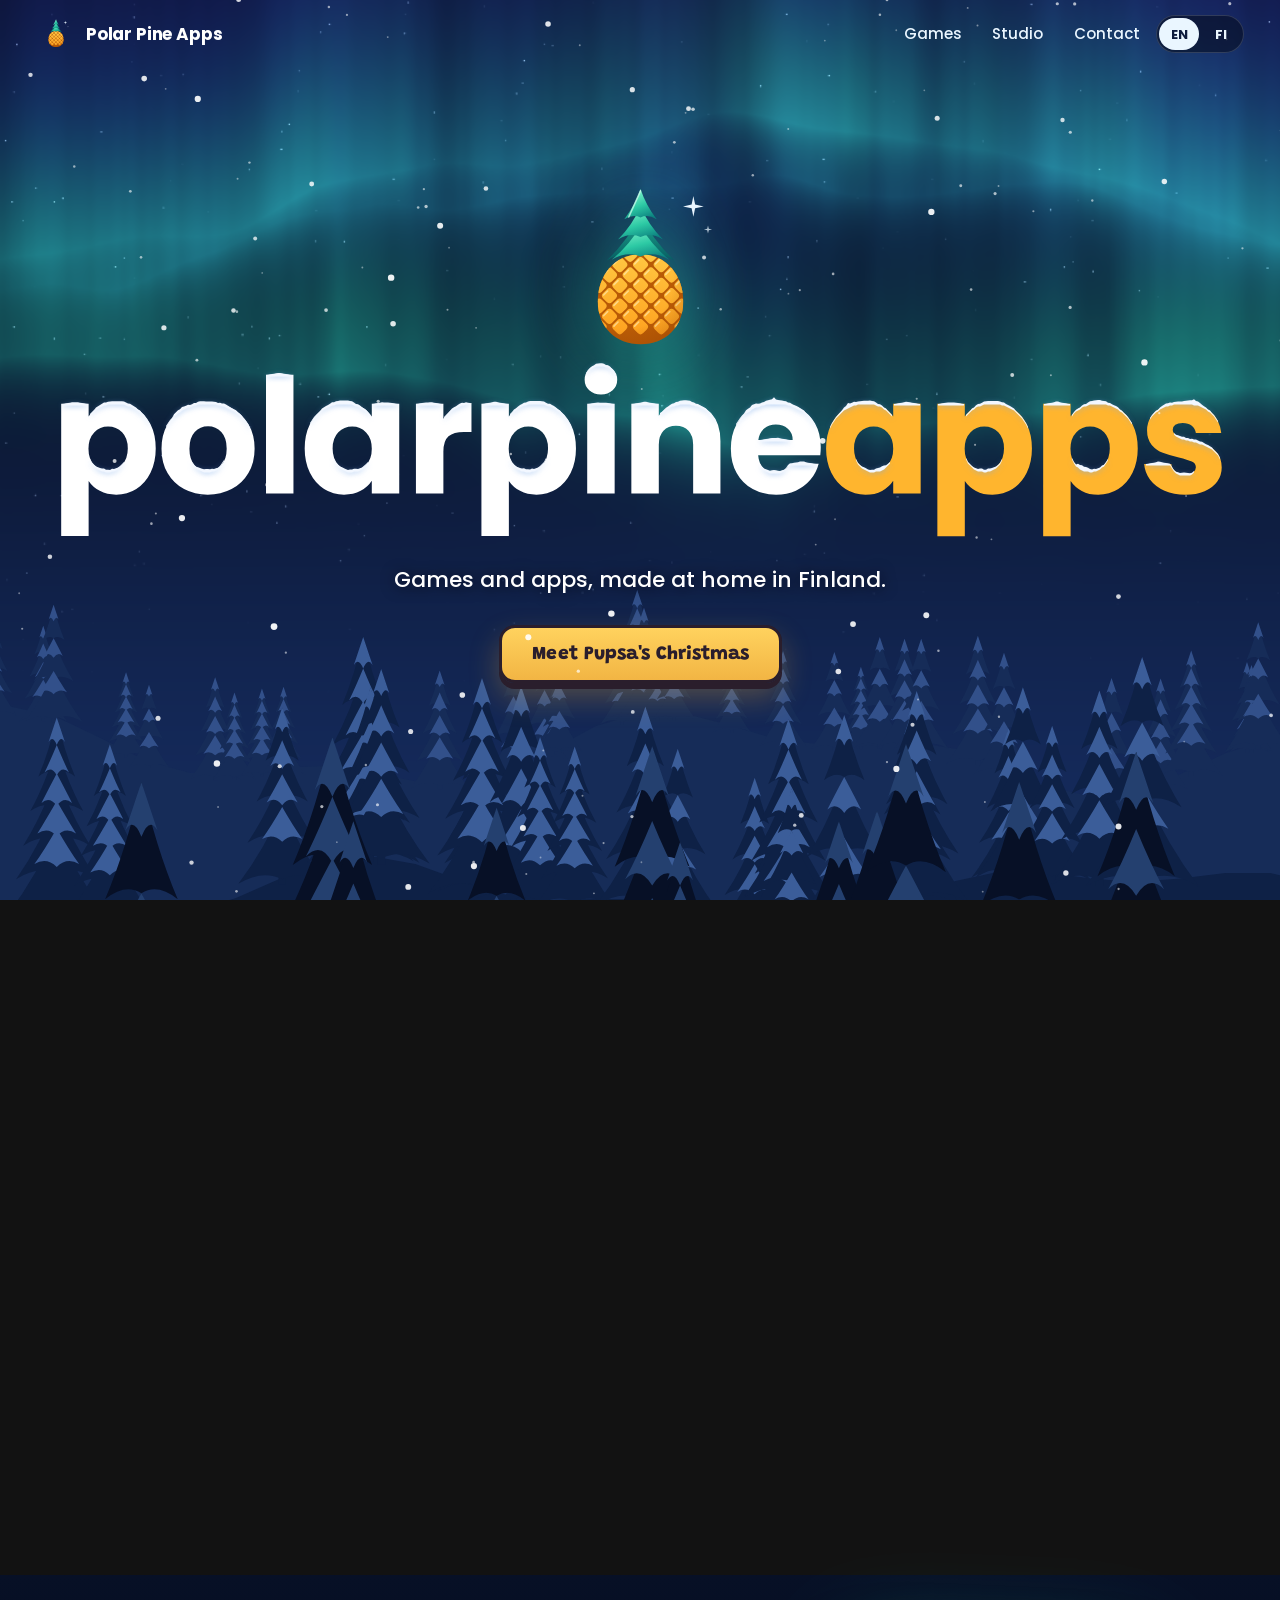
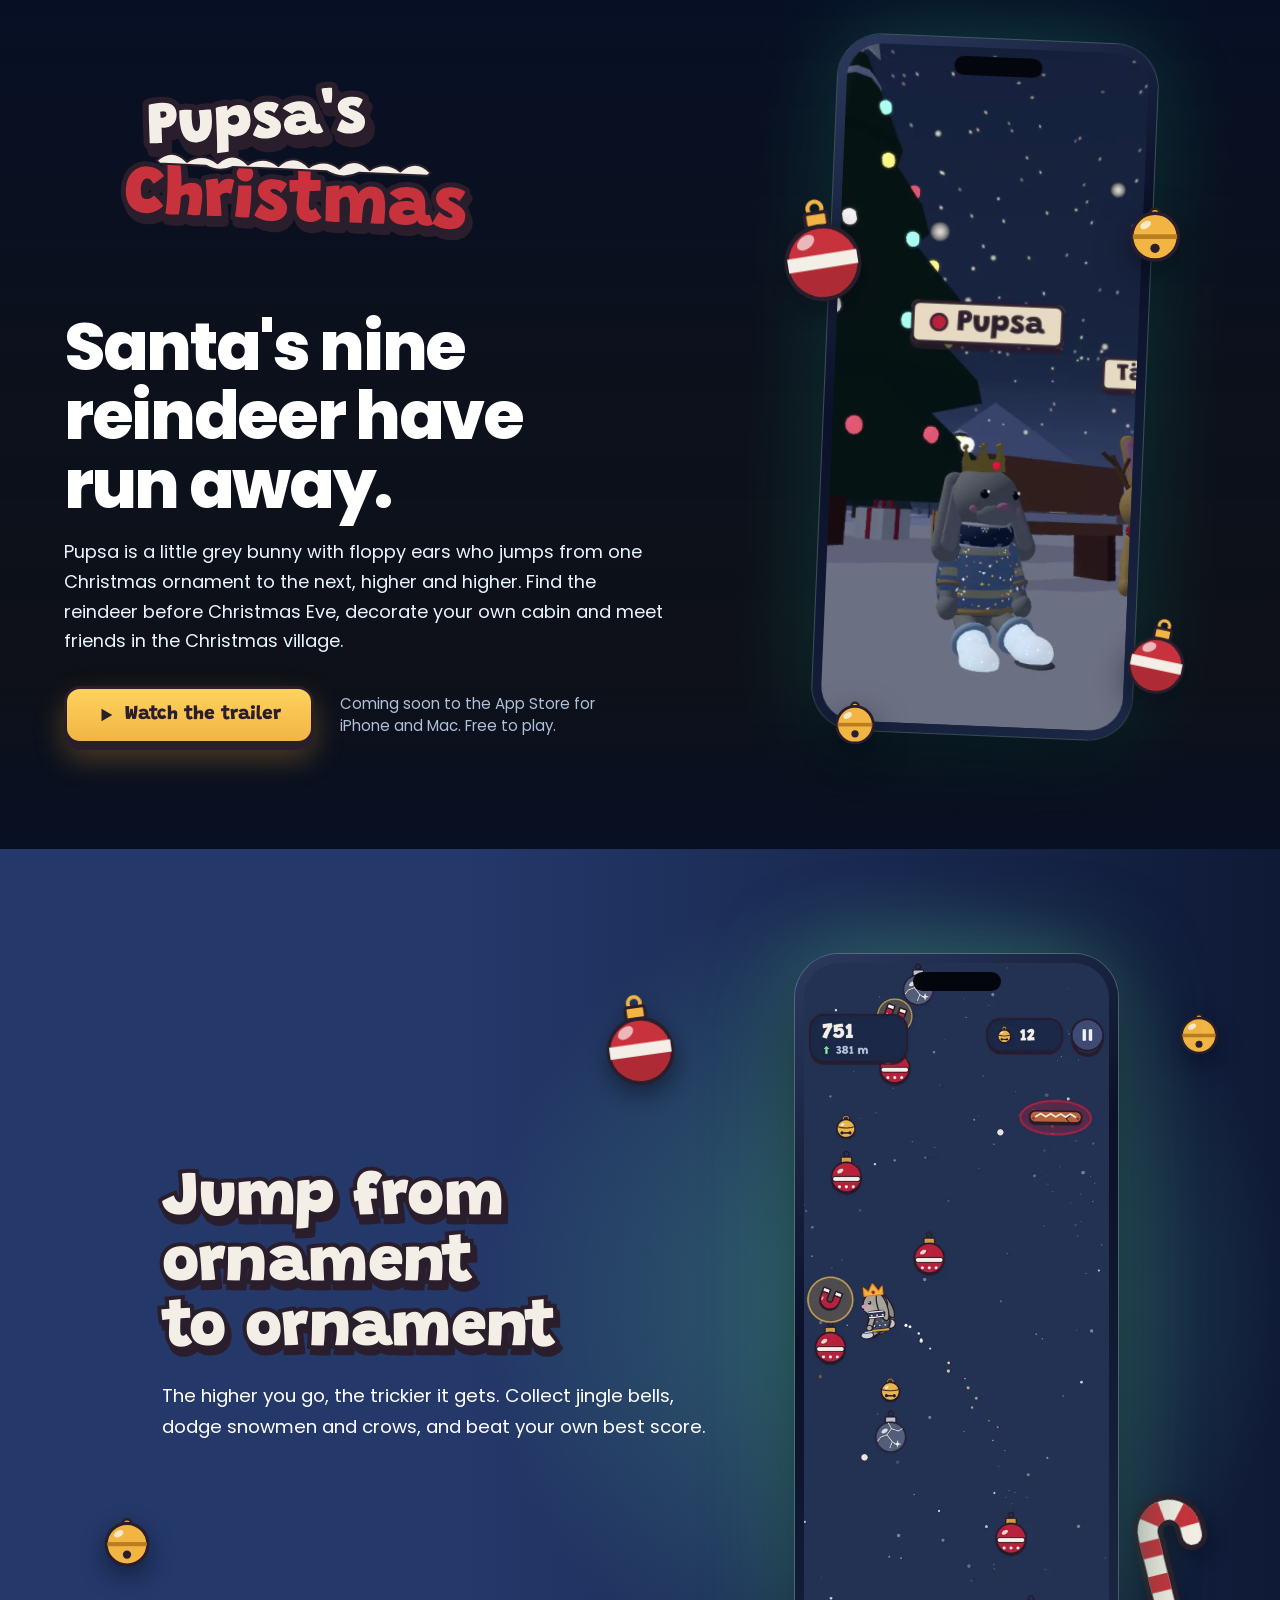
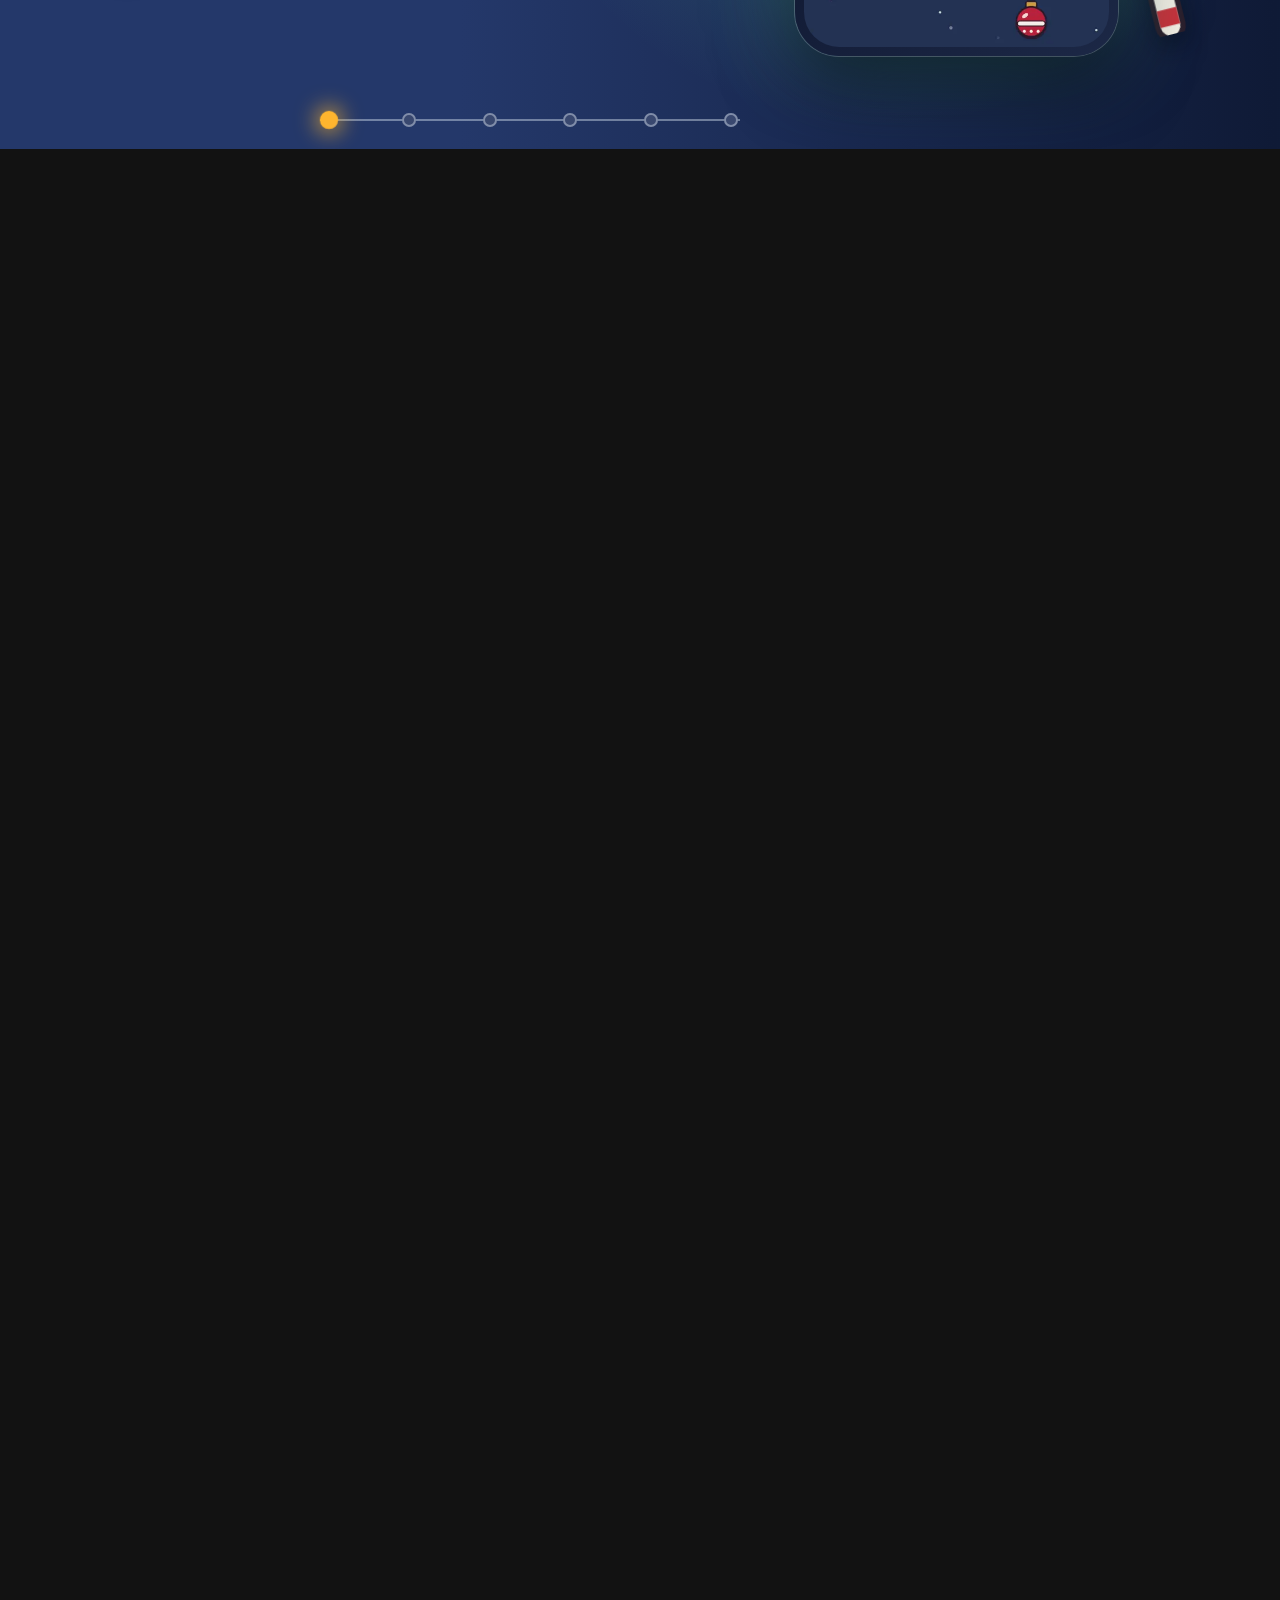
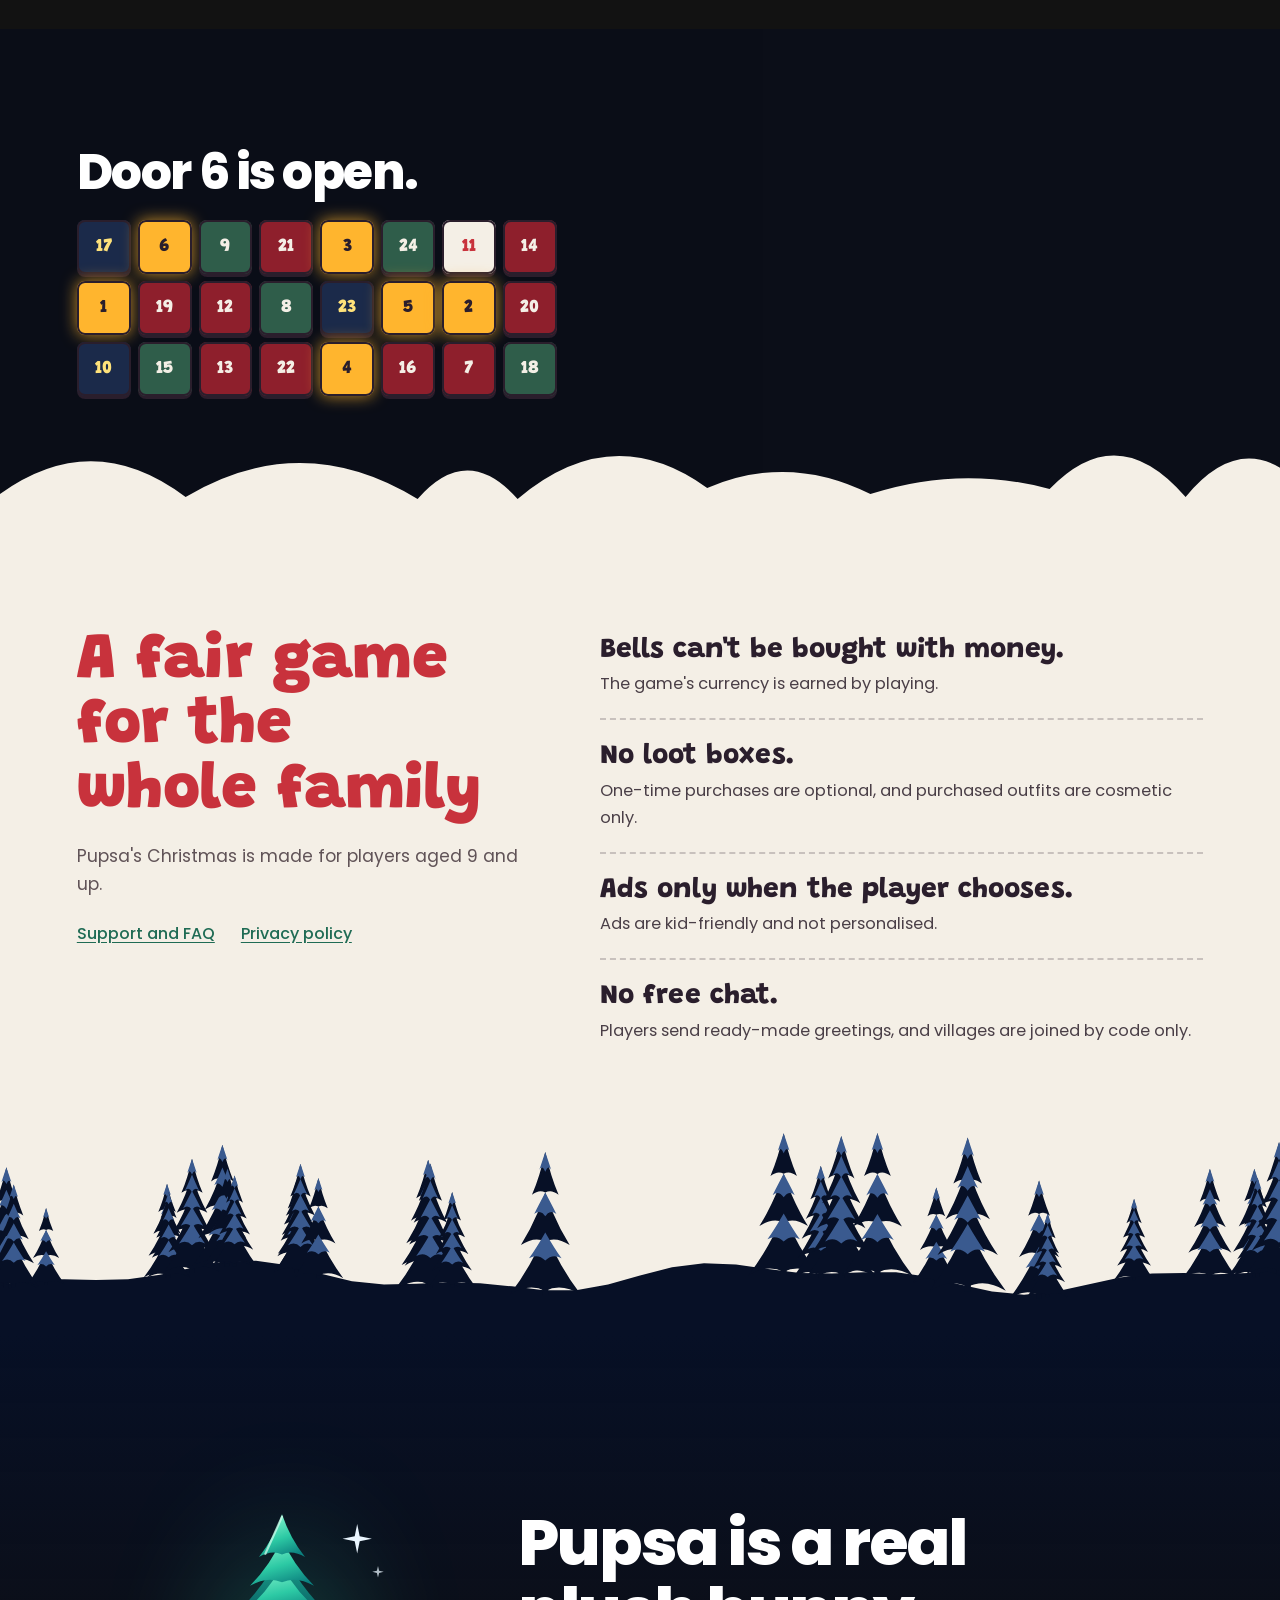
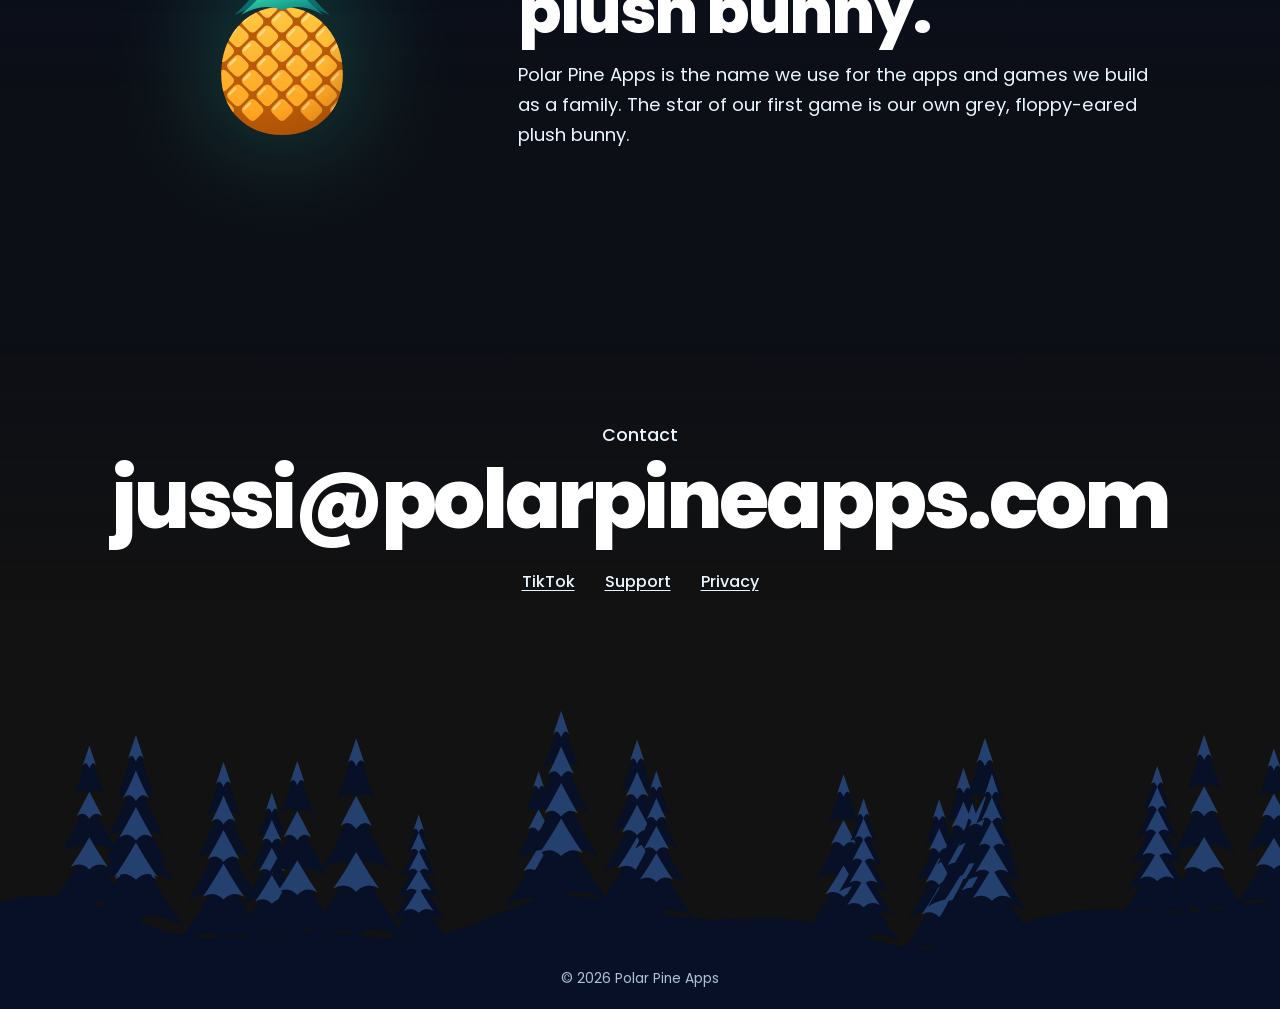
==== commit 186f69e0: "Update index.htmlEtusivu: yhteysosoite jussi@polarpineapps.com ja jakolinkit polarpineapps.com" ====
--- a/index.html
+++ b/index.html
@@ -9,8 +9,8 @@
 <meta property="og:type" content="website">
 <meta property="og:title" content="Polar Pine Apps">
 <meta property="og:description" content="Games and apps, made at home in Finland.">
-<meta property="og:url" content="https://polarpineapps-oss.github.io/">
-<meta property="og:image" content="https://polarpineapps-oss.github.io/assets/jako.jpg">
+<meta property="og:url" content="https://polarpineapps.com/">
+<meta property="og:image" content="https://polarpineapps.com/assets/jako.jpg">
 <meta name="twitter:card" content="summary_large_image">
 <link rel="icon" href="assets/polarpineapps-merkki.svg" type="image/svg+xml">
 <link rel="icon" href="assets/favicon-64.png" sizes="64x64" type="image/png">
@@ -220,7 +220,7 @@
 <footer class="ala" id="yhteys" data-taivas>
   <div class="ala-sisus">
     <h2><span class="fi">Yhteystiedot</span><span class="en">Contact</span></h2>
-    <a class="sahkoposti" href="mailto:polarpineapps@gmail.com">polarpineapps@gmail.com</a>
+    <a class="sahkoposti" href="mailto:jussi@polarpineapps.com">jussi@polarpineapps.com</a>
     <nav aria-label="Footer">
       <a href="https://www.tiktok.com/@polarpineapps">TikTok</a>
       <a href="pupsan-joulu/" data-keep-lang><span class="fi">Tuki</span><span class="en">Support</span></a>
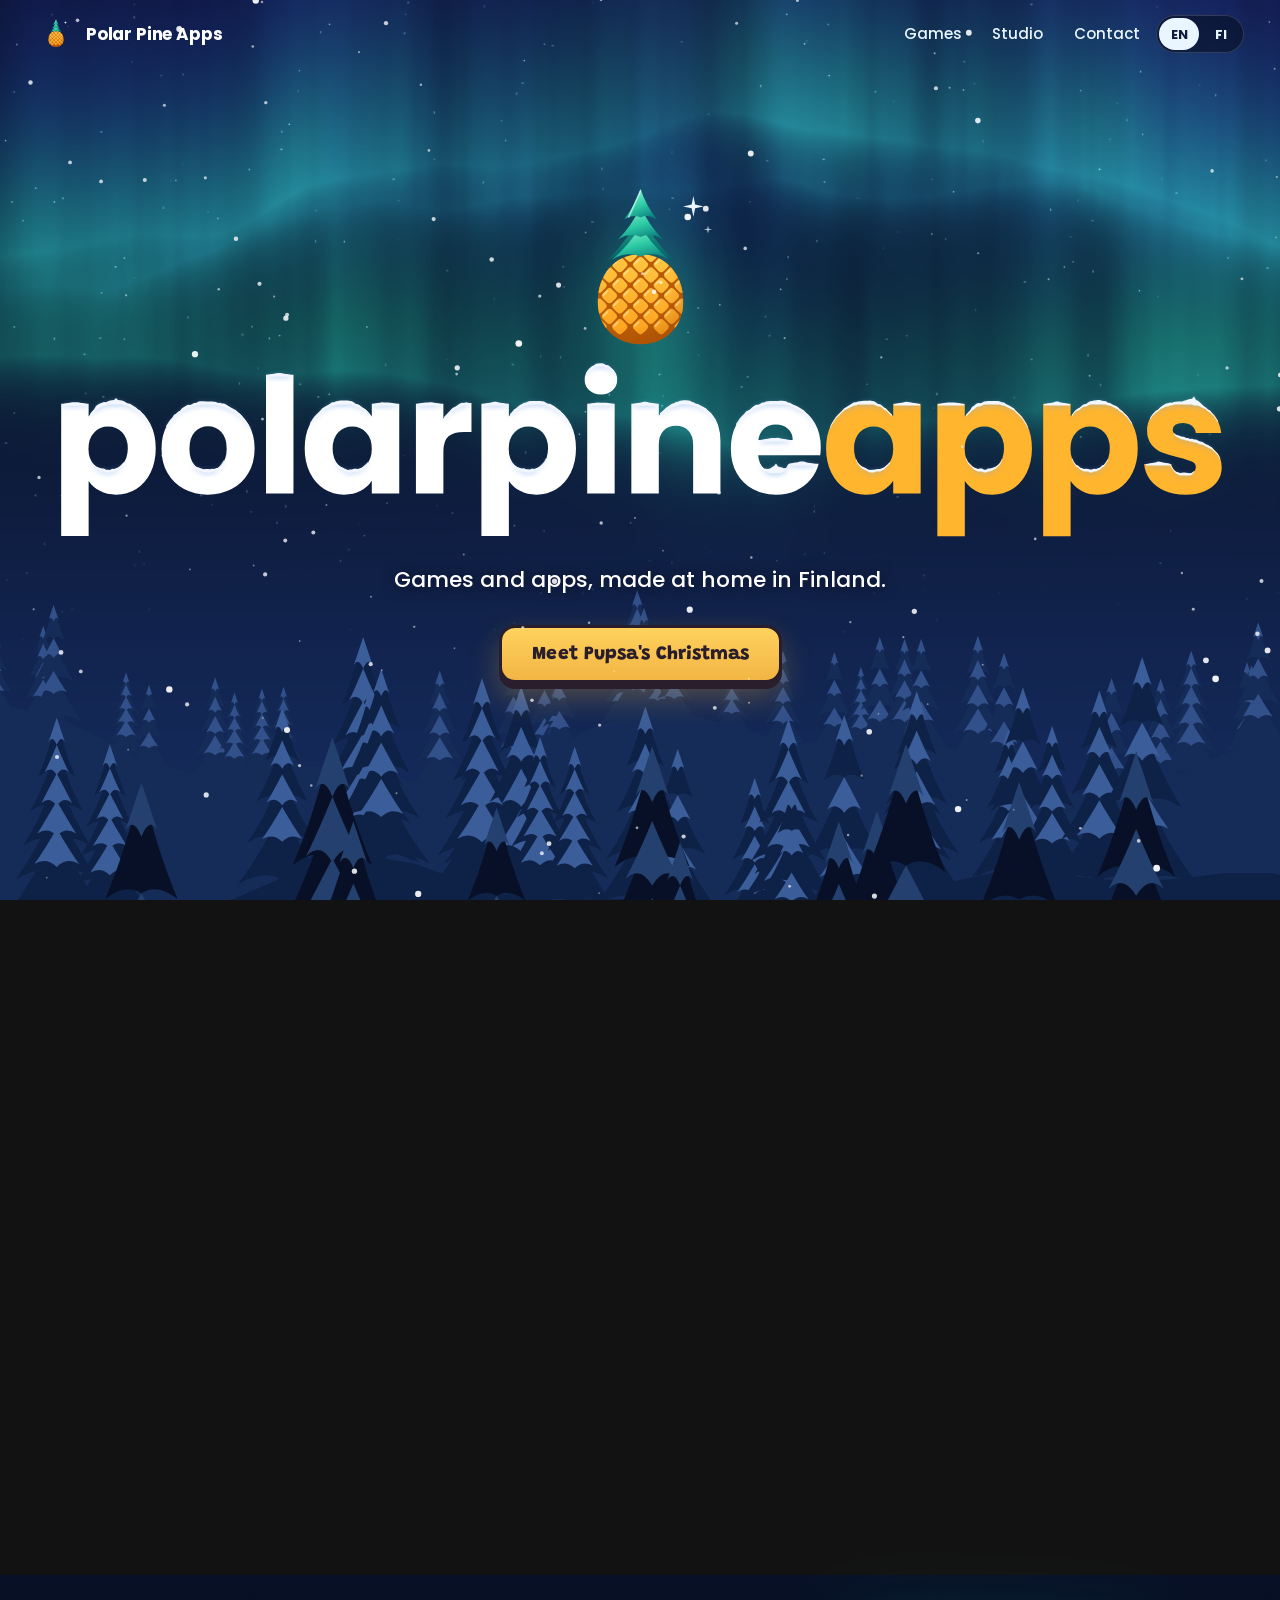
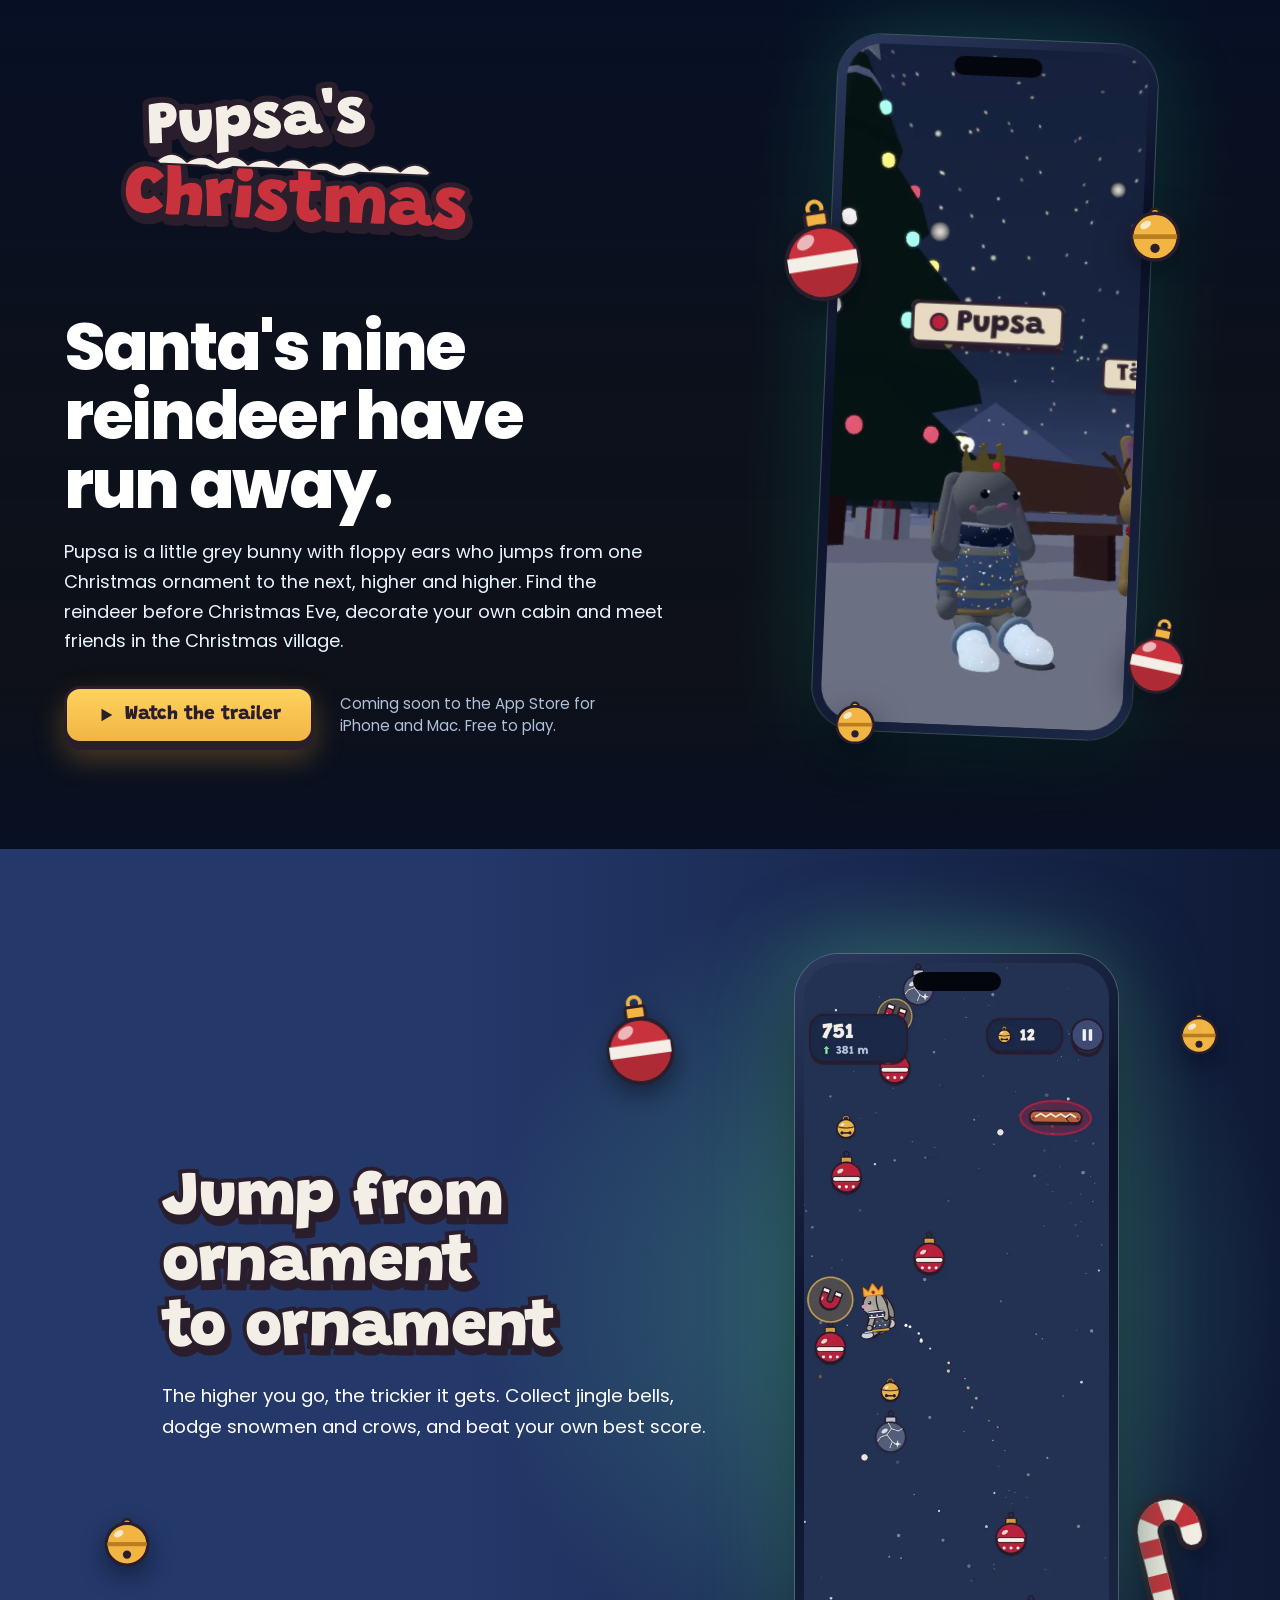
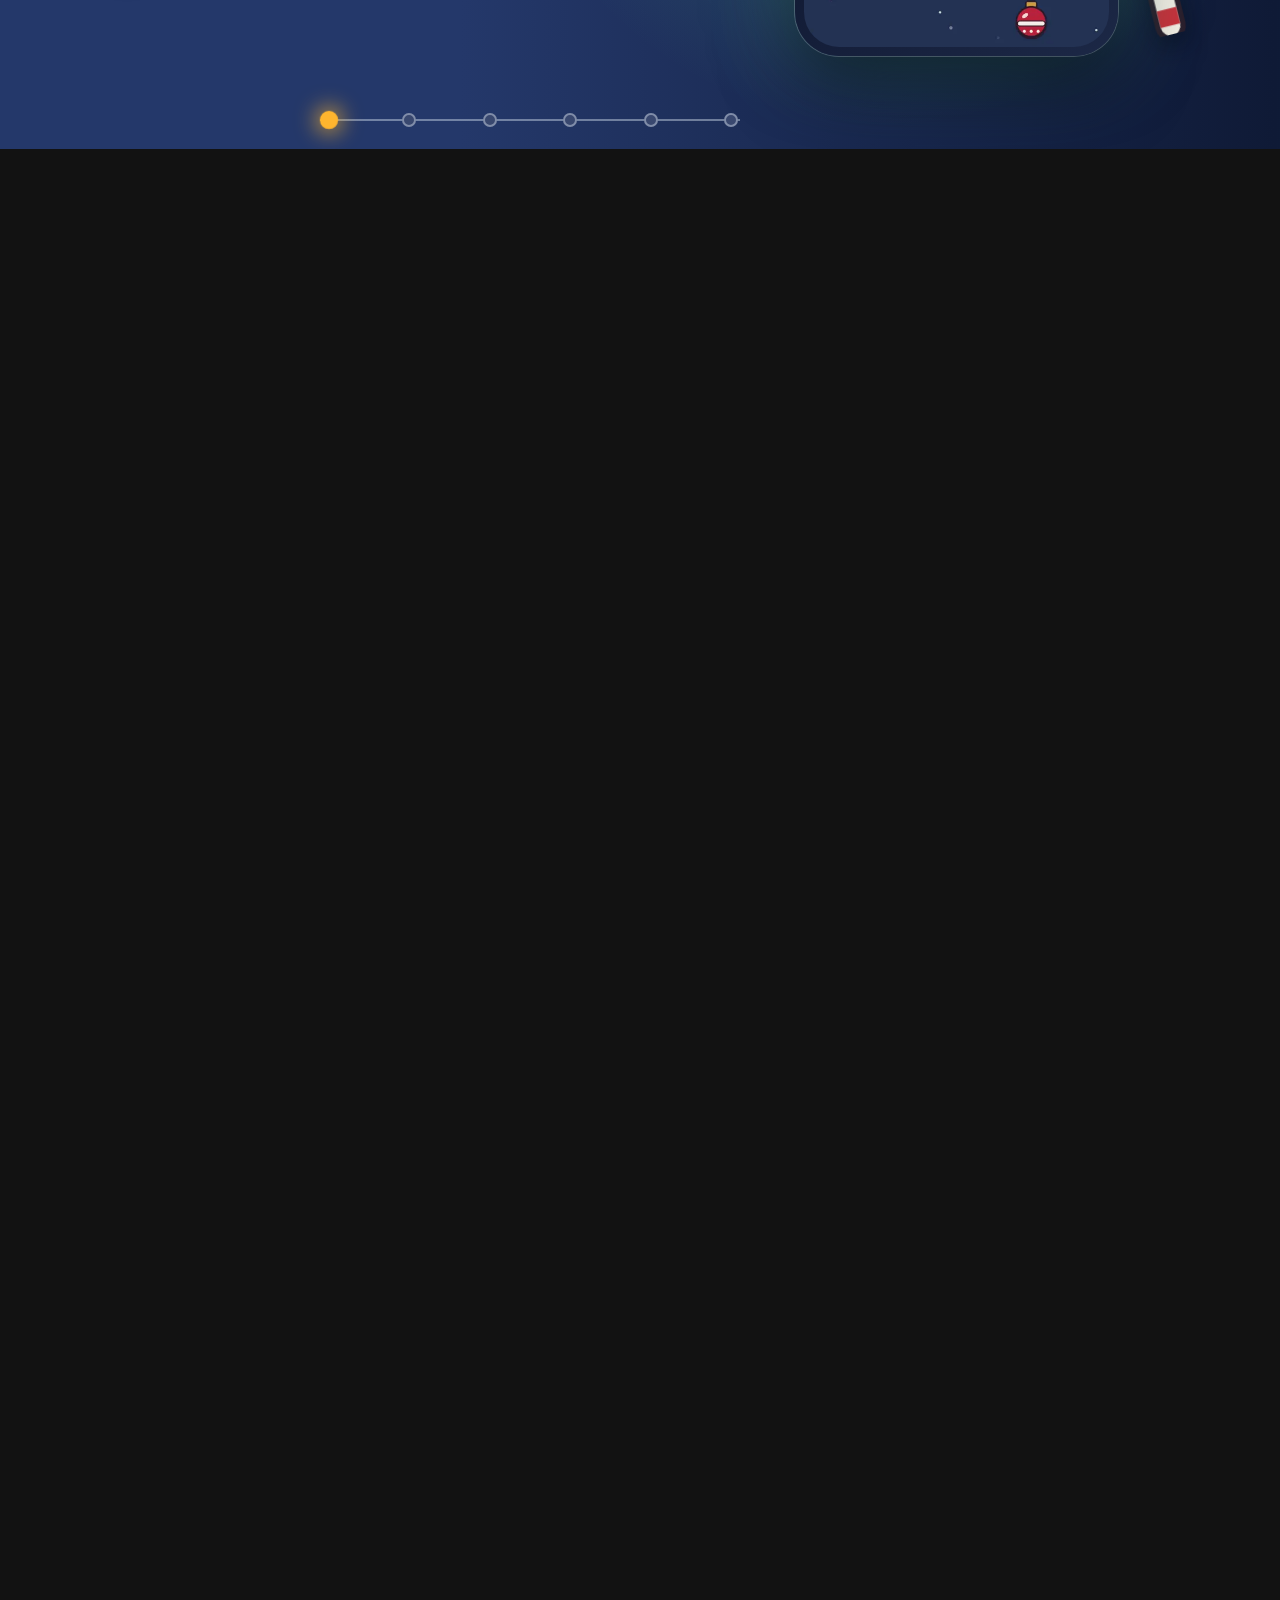
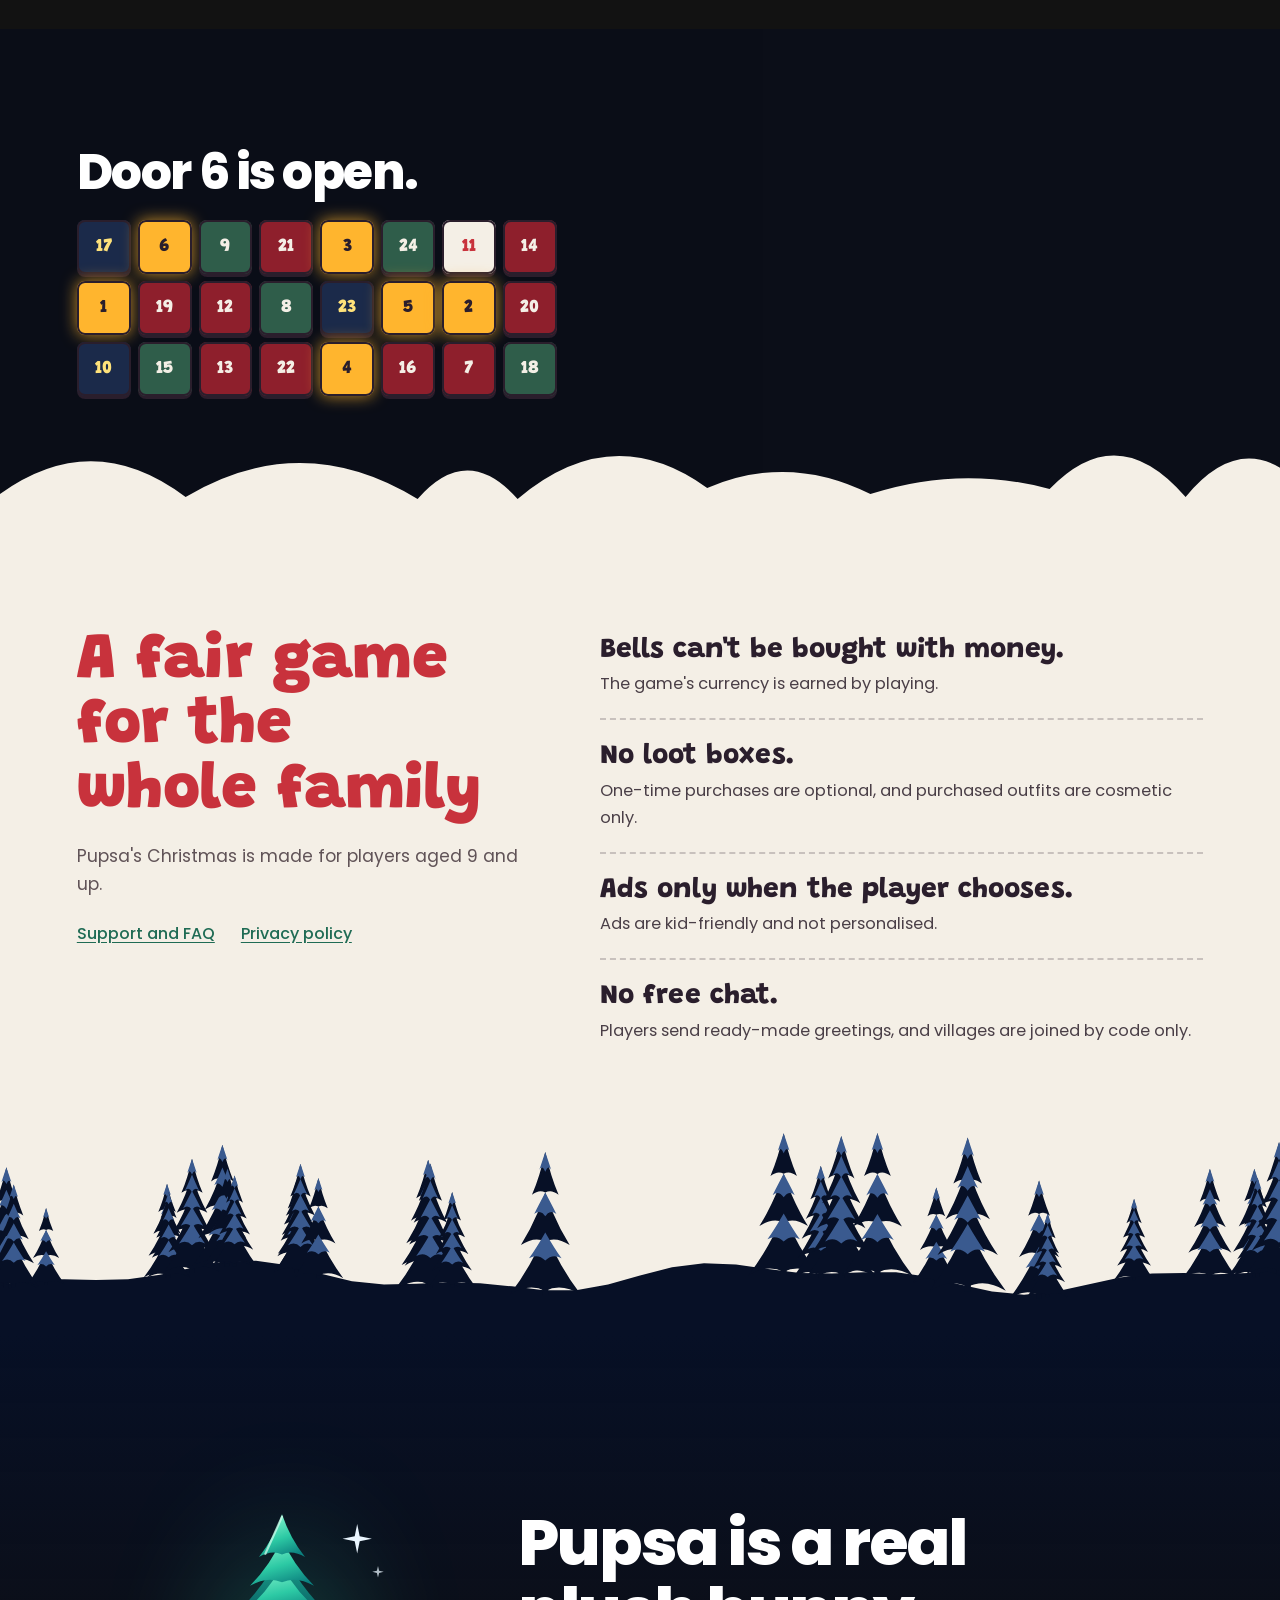
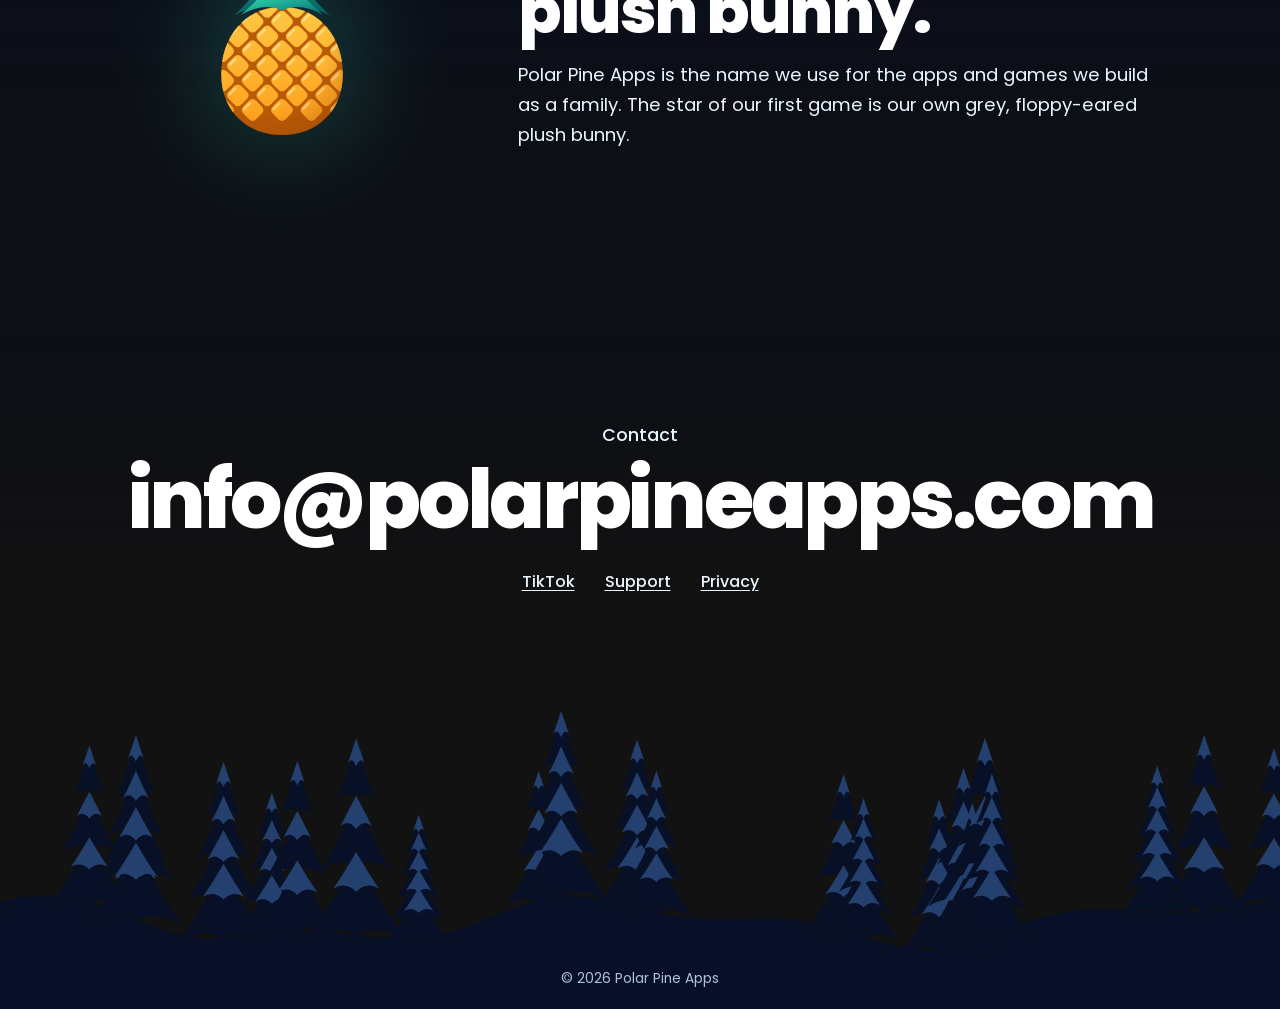
==== commit 708a6a5b: "Etusivu: yhteysosoite info@polarpineapps.com" ====
--- a/index.html
+++ b/index.html
@@ -220,7 +220,7 @@
 <footer class="ala" id="yhteys" data-taivas>
   <div class="ala-sisus">
     <h2><span class="fi">Yhteystiedot</span><span class="en">Contact</span></h2>
-    <a class="sahkoposti" href="mailto:jussi@polarpineapps.com">jussi@polarpineapps.com</a>
+    <a class="sahkoposti" href="mailto:info@polarpineapps.com">info@polarpineapps.com</a>
     <nav aria-label="Footer">
       <a href="https://www.tiktok.com/@polarpineapps">TikTok</a>
       <a href="pupsan-joulu/" data-keep-lang><span class="fi">Tuki</span><span class="en">Support</span></a>
